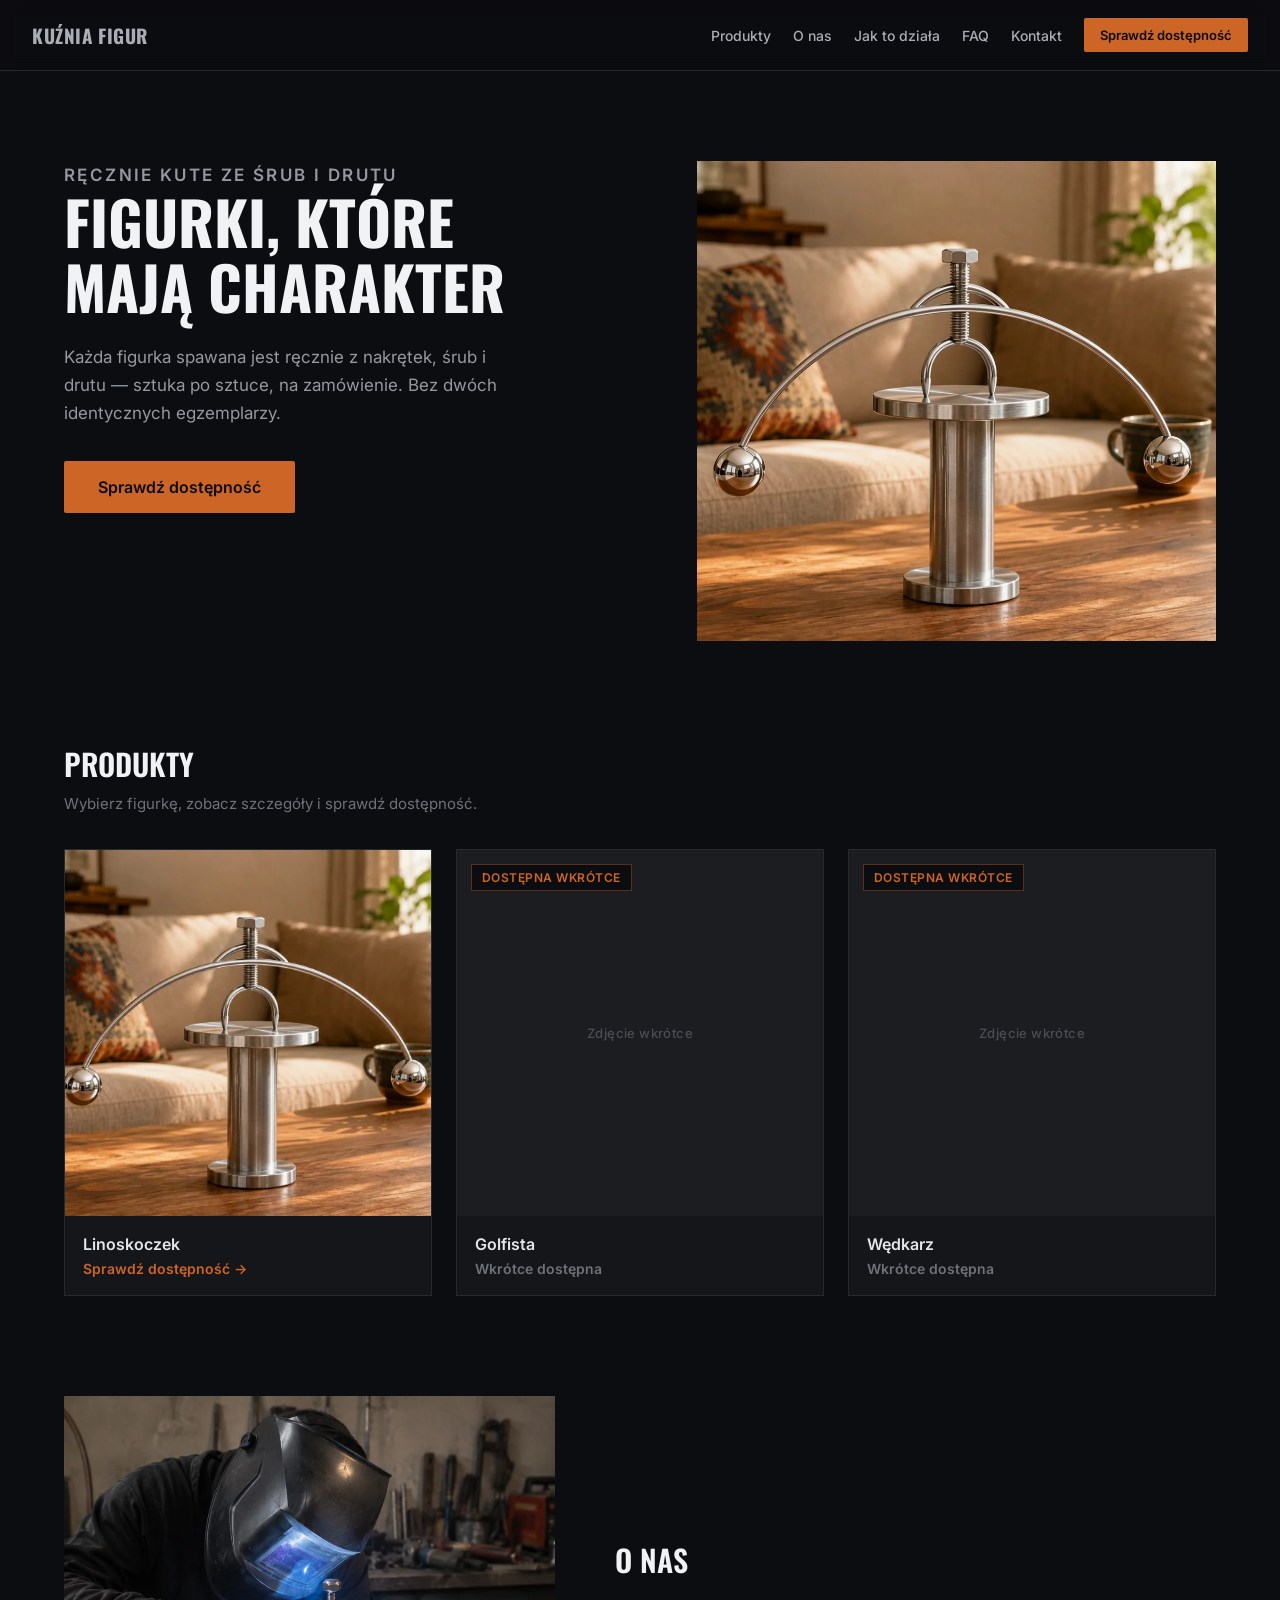
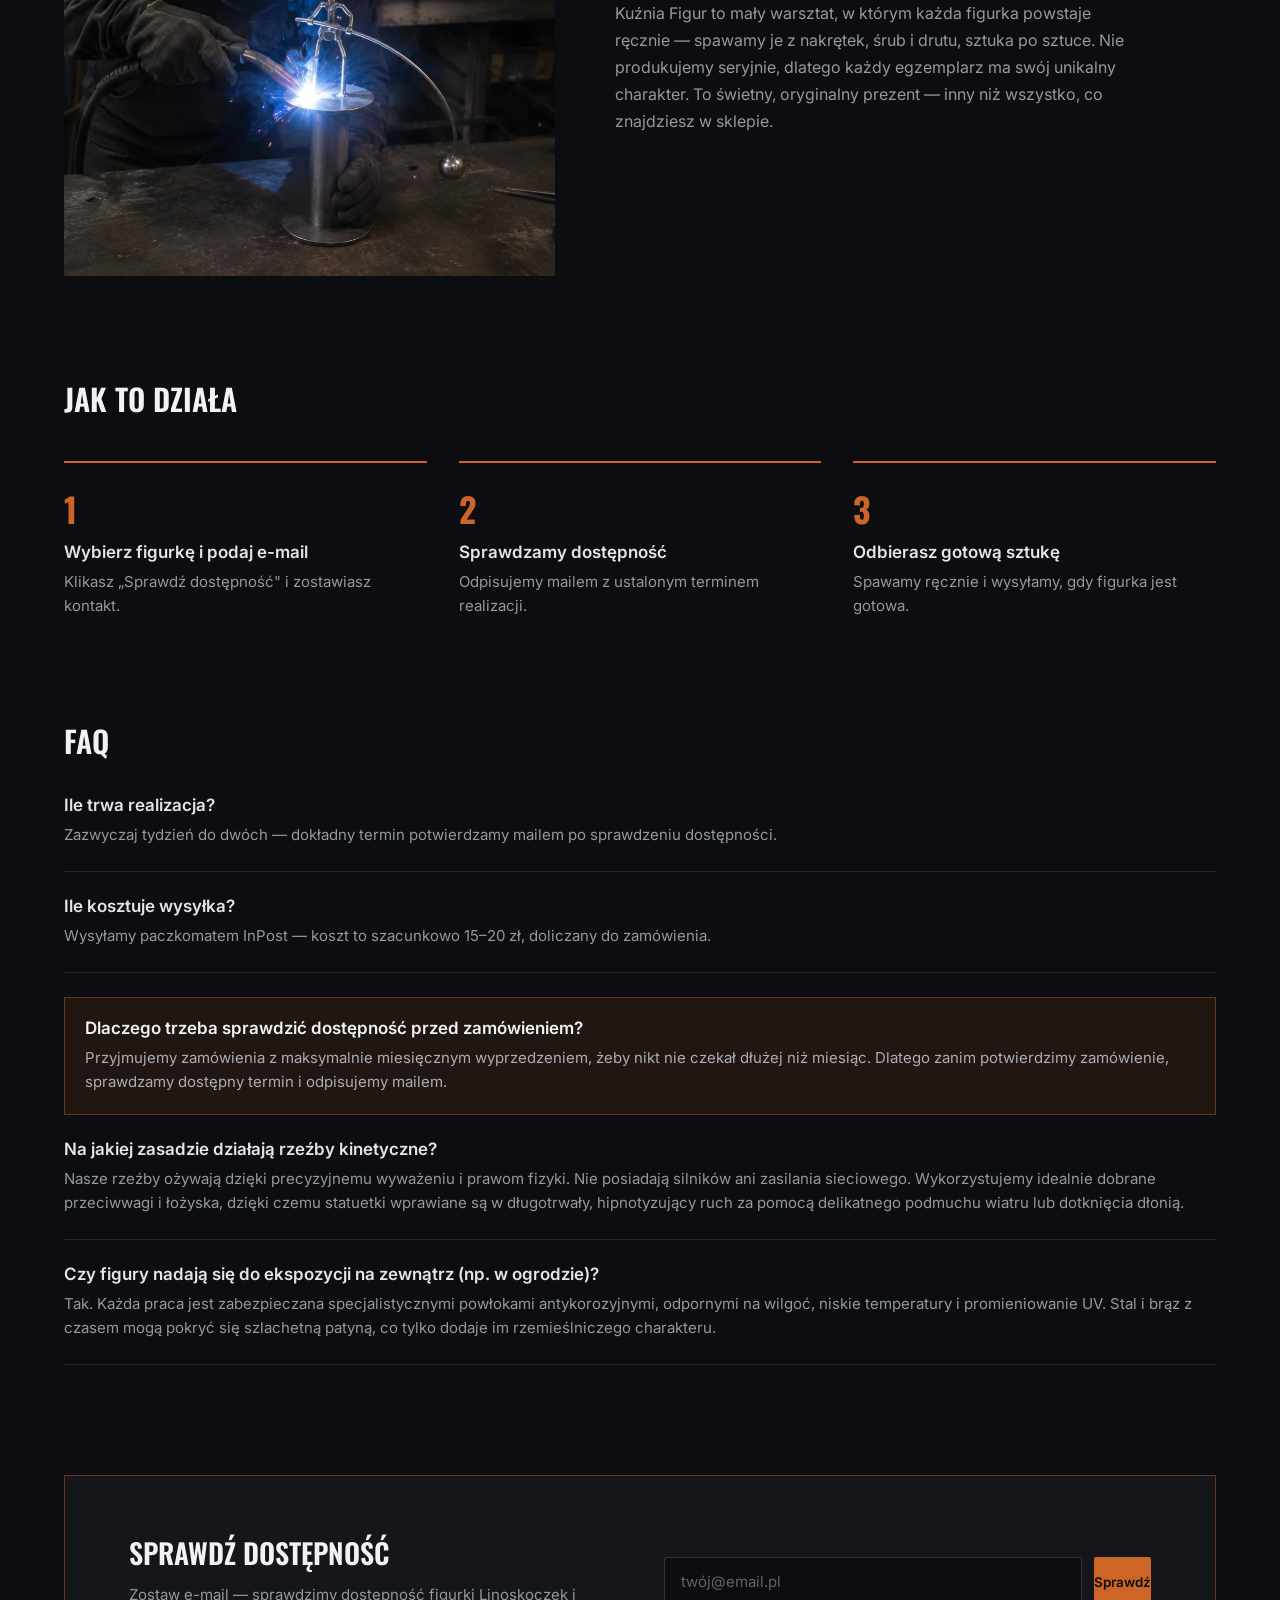
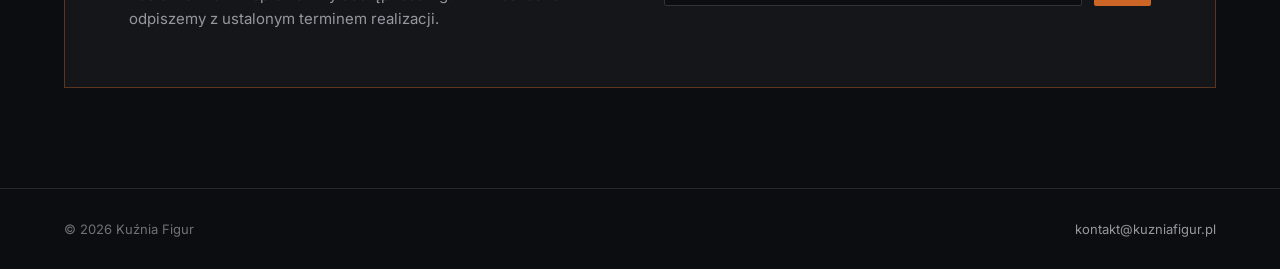
==== index.html @ e6b2199d "Rewrite as static HTML for GitHub Pages fake-door test Replaces the .dc.html/support.js runtime (cli" ====
<!DOCTYPE html>
<html lang="pl">
<head>
<meta charset="utf-8">
<meta name="viewport" content="width=device-width, initial-scale=1">
<title>Kuźnia Figur — ręcznie kute figurki kinetyczne ze stali</title>
<meta name="description" content="Kuźnia Figur to mały warsztat ręcznie spawający figurki kinetyczne z nakrętek, śrub i drutu. Sztuka po sztuce, na zamówienie — sprawdź dostępność i zamów oryginalny prezent.">
<!-- TODO: replace kuznia-figur.example with your real GitHub Pages / custom domain URL everywhere below -->
<link rel="canonical" href="https://kuznia-figur.example/">

<meta property="og:type" content="website">
<meta property="og:locale" content="pl_PL">
<meta property="og:title" content="Kuźnia Figur — ręcznie kute figurki kinetyczne ze stali">
<meta property="og:description" content="Ręcznie spawane figurki kinetyczne z nakrętek, śrub i drutu. Sztuka po sztuce, na zamówienie.">
<meta property="og:image" content="https://kuznia-figur.example/images/hero.webp">
<meta property="og:url" content="https://kuznia-figur.example/">
<meta name="twitter:card" content="summary_large_image">

<meta name="theme-color" content="#28241f">
<link rel="icon" type="image/svg+xml" href="favicon.svg">

<link rel="preconnect" href="https://fonts.googleapis.com">
<link rel="preconnect" href="https://fonts.gstatic.com" crossorigin>
<link href="https://fonts.googleapis.com/css2?family=Oswald:wght@400;500;600;700&family=Inter:wght@400;500;600;700&display=swap" rel="stylesheet">
<link rel="stylesheet" href="styles.css">

<script>
  window.dataLayer = window.dataLayer || [];
  function gtag(){ dataLayer.push(arguments); }
  gtag('js', new Date());
  // TODO: replace with your real GA4 Measurement ID.
  gtag('config', 'G-XXXXXXXXXX');
</script>
<script async src="https://www.googletagmanager.com/gtag/js?id=G-XXXXXXXXXX"></script>

<script type="application/ld+json">
{
  "@context": "https://schema.org",
  "@type": "Organization",
  "name": "Kuźnia Figur",
  "url": "https://kuznia-figur.example/",
  "logo": "https://kuznia-figur.example/favicon.svg",
  "email": "kontakt@kuzniafigur.pl",
  "description": "Warsztat ręcznie spawający figurki kinetyczne z nakrętek, śrub i drutu, na zamówienie."
}
</script>
<script type="application/ld+json">
{
  "@context": "https://schema.org",
  "@type": "FAQPage",
  "mainEntity": [
    {
      "@type": "Question",
      "name": "Ile trwa realizacja?",
      "acceptedAnswer": { "@type": "Answer", "text": "Zazwyczaj tydzień do dwóch — dokładny termin potwierdzamy mailem po sprawdzeniu dostępności." }
    },
    {
      "@type": "Question",
      "name": "Ile kosztuje wysyłka?",
      "acceptedAnswer": { "@type": "Answer", "text": "Wysyłamy paczkomatem InPost — koszt to szacunkowo 15–20 zł, doliczany do zamówienia." }
    },
    {
      "@type": "Question",
      "name": "Dlaczego trzeba sprawdzić dostępność przed zamówieniem?",
      "acceptedAnswer": { "@type": "Answer", "text": "Przyjmujemy zamówienia z maksymalnie miesięcznym wyprzedzeniem, żeby nikt nie czekał dłużej niż miesiąc. Dlatego zanim potwierdzimy zamówienie, sprawdzamy dostępny termin i odpisujemy mailem." }
    },
    {
      "@type": "Question",
      "name": "Na jakiej zasadzie działają rzeźby kinetyczne?",
      "acceptedAnswer": { "@type": "Answer", "text": "Nasze rzeźby ożywają dzięki precyzyjnemu wyważeniu i prawom fizyki. Nie posiadają silników ani zasilania sieciowego. Wykorzystujemy idealnie dobrane przeciwwagi i łożyska, dzięki czemu statuetki wprawiane są w długotrwały, hipnotyzujący ruch za pomocą delikatnego podmuchu wiatru lub dotknięcia dłonią." }
    },
    {
      "@type": "Question",
      "name": "Czy figury nadają się do ekspozycji na zewnątrz (np. w ogrodzie)?",
      "acceptedAnswer": { "@type": "Answer", "text": "Tak. Każda praca jest zabezpieczana specjalistycznymi powłokami antykorozyjnymi, odpornymi na wilgoć, niskie temperatury i promieniowanie UV. Stal i brąz z czasem mogą pokryć się szlachetną patyną, co tylko dodaje im rzemieślniczego charakteru." }
    }
  ]
}
</script>
</head>
<body>
<a class="skip-link" href="#main">Przejdź do treści</a>

<header class="nav">
  <a href="#main" class="nav-brand">Kuźnia&nbsp;Figur</a>
  <nav class="nav-links" aria-label="Główna nawigacja">
    <a href="#produkty">Produkty</a>
    <a href="#o-nas">O nas</a>
    <a href="#jak-to-dziala">Jak to działa</a>
    <a href="#faq">FAQ</a>
    <a href="#kontakt">Kontakt</a>
    <a href="#sprawdz-dostepnosc" class="btn btn-nav" data-cta="nav">Sprawdź dostępność</a>
  </nav>
</header>

<main id="main">
  <div class="container">
    <section class="hero">
      <div>
        <p class="eyebrow">Ręcznie kute ze śrub i drutu</p>
        <h1>Figurki, które<br>mają charakter</h1>
        <p>Każda figurka spawana jest ręcznie z nakrętek, śrub i drutu — sztuka po sztuce, na zamówienie. Bez dwóch identycznych egzemplarzy.</p>
        <div style="margin-top:34px;">
          <a href="#sprawdz-dostepnosc" class="btn btn-lg" data-cta="hero">Sprawdź dostępność</a>
        </div>
      </div>
      <div class="hero-media">
        <img src="images/hero.webp" width="1120" height="928" alt="Figurka kinetyczna Kuźni Figur na stoliku w salonie" fetchpriority="high">
      </div>
    </section>

    <section id="produkty" class="products">
      <h2 class="section-title">Produkty</h2>
      <p class="section-subtitle">Wybierz figurkę, zobacz szczegóły i sprawdź dostępność.</p>
      <div class="product-grid">

        <a class="product-card" href="linoskoczek.html">
          <div class="thumb">
            <img src="images/product-linoskoczek.webp" width="616" height="510" alt="Figurka linoskoczka balansująca na kuli" loading="lazy">
          </div>
          <div class="product-card-body">
            <div class="product-card-name">Linoskoczek</div>
            <div class="product-card-cta">Sprawdź dostępność →</div>
          </div>
        </a>

        <div class="product-card coming-soon">
          <span class="badge">Dostępna wkrótce</span>
          <div class="thumb"><span class="placeholder-text">Zdjęcie wkrótce</span></div>
          <div class="product-card-body">
            <div class="product-card-name">Golfista</div>
            <div class="product-card-status">Wkrótce dostępna</div>
          </div>
        </div>

        <div class="product-card coming-soon">
          <span class="badge">Dostępna wkrótce</span>
          <div class="thumb"><span class="placeholder-text">Zdjęcie wkrótce</span></div>
          <div class="product-card-body">
            <div class="product-card-name">Wędkarz</div>
            <div class="product-card-status">Wkrótce dostępna</div>
          </div>
        </div>

      </div>
    </section>

    <section id="o-nas" class="about">
      <div class="about-grid">
        <div class="about-media">
          <img src="images/about-workshop.webp" width="1126" height="901" alt="Spawanie figurki kinetycznej w warsztacie Kuźni Figur" loading="lazy">
        </div>
        <div>
          <h2 class="section-title">O nas</h2>
          <p>Kuźnia Figur to mały warsztat, w którym każda figurka powstaje ręcznie — spawamy je z nakrętek, śrub i drutu, sztuka po sztuce. Nie produkujemy seryjnie, dlatego każdy egzemplarz ma swój unikalny charakter. To świetny, oryginalny prezent — inny niż wszystko, co znajdziesz w sklepie.</p>
        </div>
      </div>
    </section>

    <section id="jak-to-dziala" class="steps">
      <h2 class="section-title">Jak to działa</h2>
      <div class="step-grid">
        <div class="step">
          <div class="step-number">1</div>
          <h3>Wybierz figurkę i podaj e-mail</h3>
          <p>Klikasz „Sprawdź dostępność" i zostawiasz kontakt.</p>
        </div>
        <div class="step">
          <div class="step-number">2</div>
          <h3>Sprawdzamy dostępność</h3>
          <p>Odpisujemy mailem z ustalonym terminem realizacji.</p>
        </div>
        <div class="step">
          <div class="step-number">3</div>
          <h3>Odbierasz gotową sztukę</h3>
          <p>Spawamy ręcznie i wysyłamy, gdy figurka jest gotowa.</p>
        </div>
      </div>
    </section>

    <section id="faq" class="faq">
      <h2 class="section-title">FAQ</h2>
      <div class="faq-list">
        <div class="faq-item">
          <h3>Ile trwa realizacja?</h3>
          <p>Zazwyczaj tydzień do dwóch — dokładny termin potwierdzamy mailem po sprawdzeniu dostępności.</p>
        </div>
        <div class="faq-item">
          <h3>Ile kosztuje wysyłka?</h3>
          <p>Wysyłamy paczkomatem InPost — koszt to szacunkowo 15–20 zł, doliczany do zamówienia.</p>
        </div>
        <div class="faq-item highlight">
          <h3>Dlaczego trzeba sprawdzić dostępność przed zamówieniem?</h3>
          <p>Przyjmujemy zamówienia z maksymalnie miesięcznym wyprzedzeniem, żeby nikt nie czekał dłużej niż miesiąc. Dlatego zanim potwierdzimy zamówienie, sprawdzamy dostępny termin i odpisujemy mailem.</p>
        </div>
        <div class="faq-item">
          <h3>Na jakiej zasadzie działają rzeźby kinetyczne?</h3>
          <p>Nasze rzeźby ożywają dzięki precyzyjnemu wyważeniu i prawom fizyki. Nie posiadają silników ani zasilania sieciowego. Wykorzystujemy idealnie dobrane przeciwwagi i łożyska, dzięki czemu statuetki wprawiane są w długotrwały, hipnotyzujący ruch za pomocą delikatnego podmuchu wiatru lub dotknięcia dłonią.</p>
        </div>
        <div class="faq-item">
          <h3>Czy figury nadają się do ekspozycji na zewnątrz (np. w ogrodzie)?</h3>
          <p>Tak. Każda praca jest zabezpieczana specjalistycznymi powłokami antykorozyjnymi, odpornymi na wilgoć, niskie temperatury i promieniowanie UV. Stal i brąz z czasem mogą pokryć się szlachetną patyną, co tylko dodaje im rzemieślniczego charakteru.</p>
        </div>
      </div>
    </section>

    <section id="sprawdz-dostepnosc" class="availability">
      <div class="availability-panel">
        <div>
          <h2>Sprawdź dostępność</h2>
          <p>Zostaw e-mail — sprawdzimy dostępność figurki Linoskoczek i odpiszemy z ustalonym terminem realizacji.</p>
        </div>
        <div>
          <form class="lead-form" data-figure="Linoskoczek">
            <label class="visually-hidden" for="home-email">Adres e-mail</label>
            <div class="field-row">
              <input type="email" id="home-email" name="email" required placeholder="twój@email.pl" autocomplete="email">
              <button type="submit" class="btn">Sprawdź</button>
            </div>
            <input type="text" name="company" class="hp-field" tabindex="-1" autocomplete="off" aria-hidden="true">
          </form>
          <p class="form-success" hidden>Dzięki! Sprawdzimy dostępność figurki „Linoskoczek” i odezwiemy się mailem z terminem realizacji.</p>
        </div>
      </div>
    </section>
  </div>
</main>

<footer id="kontakt" class="site-footer">
  <small>© 2026 Kuźnia Figur</small>
  <div class="footer-links">
    <a href="mailto:kontakt@kuzniafigur.pl">kontakt@kuzniafigur.pl</a>
  </div>
</footer>

<script src="script.js"></script>
</body>
</html>
---- styles.css ----
/* Kuźnia Figur — shared styles */

:root {
  --bg: oklch(0.16 0.006 260);
  --bg-raised: oklch(0.2 0.006 260);
  --bg-input: oklch(0.16 0.006 260);
  --border: oklch(0.28 0.01 260);
  --border-input: oklch(0.32 0.01 260);
  --text: oklch(0.92 0.005 260);
  --text-bright: oklch(0.96 0.004 260);
  --text-dim: oklch(0.68 0.01 260);
  --text-dimmer: oklch(0.55 0.01 260);
  --text-faint: oklch(0.42 0.01 260);
  --accent: oklch(0.62 0.15 48);
  --accent-hover: oklch(0.68 0.15 48);
  --accent-wash: oklch(0.62 0.15 48 / 0.1);
  --accent-border: oklch(0.62 0.15 48 / 0.4);
  --font-display: "Oswald", sans-serif;
  --font-body: "Inter", sans-serif;
  --container: 1312px;
}

* { margin: 0; padding: 0; box-sizing: border-box; }

html { background: var(--bg); }

body {
  background: var(--bg);
  font-family: var(--font-body);
  color: var(--text);
  position: relative;
}

a { text-decoration: none; color: inherit; }
a:link, a:visited { color: oklch(0.75 0.01 260); }
a:hover { color: oklch(0.95 0.005 260); }
input::placeholder { color: oklch(0.5 0.01 260); }
img { display: block; max-width: 100%; }
button { font-family: inherit; }

.visually-hidden {
  position: absolute;
  width: 1px; height: 1px;
  overflow: hidden;
  clip: rect(0 0 0 0);
  white-space: nowrap;
}

.skip-link {
  position: absolute;
  left: 8px;
  top: -48px;
  background: var(--accent);
  color: var(--bg);
  font-weight: 600;
  font-size: 14px;
  padding: 10px 16px;
  border-radius: 2px;
  z-index: 1000;
  transition: top 0.15s ease;
}
.skip-link:focus { top: 8px; }

.container {
  max-width: var(--container);
  margin: 0 auto;
  padding-left: 64px;
  padding-right: 64px;
}

.eyebrow {
  color: var(--accent);
  font-weight: 600;
  font-size: 14px;
  letter-spacing: 0.14em;
  text-transform: uppercase;
}

.section-title {
  font-family: var(--font-display);
  font-weight: 600;
  font-size: 30px;
  color: var(--text-bright);
  text-transform: uppercase;
}

.section-subtitle {
  color: var(--text-dimmer);
  font-size: 15px;
  margin-top: 8px;
}

/* nav */

.nav {
  position: sticky;
  top: 0;
  z-index: 50;
  display: flex;
  align-items: center;
  justify-content: space-between;
  gap: 24px;
  padding: 18px 32px;
  border-bottom: 1px solid var(--border);
  background: oklch(0.16 0.006 260 / 0.92);
  backdrop-filter: blur(8px);
  overflow-x: auto;
}

.nav-brand {
  display: flex;
  align-items: center;
  flex-shrink: 0;
  white-space: nowrap;
  font-family: var(--font-display);
  font-weight: 700;
  font-size: 19px;
  letter-spacing: 0.03em;
  color: var(--text-bright);
  text-transform: uppercase;
}

.nav-links {
  display: flex;
  gap: 22px;
  align-items: center;
  flex-shrink: 0;
}

.nav-links a:not(.btn) {
  font-size: 14px;
  font-weight: 500;
  white-space: nowrap;
}

.breadcrumb {
  display: flex;
  gap: 8px;
  font-size: 13px;
  color: var(--text-dimmer);
  padding: 28px 0 0;
}
.breadcrumb .current { color: oklch(0.85 0.005 260); }

/* buttons */

.btn {
  display: inline-block;
  background: var(--accent);
  color: var(--bg) !important;
  font-weight: 600;
  border: none;
  border-radius: 2px;
  cursor: pointer;
  white-space: nowrap;
  text-align: center;
}
.btn:hover { background: var(--accent-hover); }

.btn-nav { font-size: 13px; padding: 9px 16px; }
.btn-lg { font-size: 16px; padding: 16px 34px; }
.btn-block { width: 100%; display: block; padding: 18px 28px; }

/* hero */

.hero {
  display: grid;
  grid-template-columns: 1.05fr 0.95fr;
  gap: 60px;
  align-items: start;
  padding: 90px 0 100px;
}

.hero h1 {
  font-family: var(--font-display);
  font-weight: 700;
  font-size: 60px;
  line-height: 1.08;
  color: var(--text-bright);
  text-transform: uppercase;
  margin-bottom: 24px;
}

.hero p {
  font-size: 17px;
  line-height: 1.65;
  color: var(--text-dim);
  max-width: 440px;
}

.hero-media, .about-media {
  width: 100%;
  aspect-ratio: 454 / 561;
  max-height: 480px;
  background: oklch(0.5 0 0);
  overflow: hidden;
}

.hero-media img, .about-media img {
  width: 100%;
  height: 100%;
  object-fit: cover;
}

/* product grid */

.products {
  padding: 0 0 100px;
  scroll-margin-top: 90px;
}

.product-grid {
  display: grid;
  grid-template-columns: repeat(3, 1fr);
  gap: 24px;
  margin-top: 36px;
}

.product-card {
  background: var(--bg-raised);
  border: 1px solid var(--border);
  display: block;
  position: relative;
}

.product-card .thumb {
  aspect-ratio: 1 / 1;
  background: oklch(0.5 0 0);
  overflow: hidden;
}
.product-card .thumb img {
  width: 100%;
  height: 100%;
  object-fit: cover;
}

.product-card.coming-soon .thumb {
  background: oklch(0.23 0.006 260);
  display: flex;
  align-items: center;
  justify-content: center;
}

.product-card-body { padding: 18px; }
.product-card-name { color: var(--text); font-weight: 600; font-size: 16px; }
.product-card-cta { color: var(--accent); font-size: 14px; margin-top: 6px; font-weight: 600; }
.product-card-status { color: var(--text-dimmer); font-size: 14px; margin-top: 6px; font-weight: 600; }

.badge {
  position: absolute;
  top: 14px;
  left: 14px;
  background: var(--bg);
  color: var(--accent);
  font-size: 12px;
  font-weight: 600;
  letter-spacing: 0.04em;
  text-transform: uppercase;
  padding: 5px 10px;
  border: 1px solid var(--accent-border);
  z-index: 2;
}

.placeholder-text {
  color: var(--text-faint);
  font-size: 13px;
  font-weight: 500;
  letter-spacing: 0.03em;
}

/* about */

.about {
  padding: 0 0 100px;
  scroll-margin-top: 90px;
}
.about-grid {
  display: grid;
  grid-template-columns: 0.9fr 1.1fr;
  gap: 60px;
  align-items: center;
}
.about p {
  color: var(--text-dim);
  font-size: 16px;
  line-height: 1.7;
  margin-top: 18px;
  max-width: 520px;
}

/* steps */

.steps {
  padding: 0 0 100px;
  scroll-margin-top: 90px;
}
.steps .section-title { margin-bottom: 40px; }
.step-grid {
  display: grid;
  grid-template-columns: repeat(3, 1fr);
  gap: 32px;
}
.step {
  border-top: 2px solid var(--accent);
  padding-top: 20px;
}
.step-number {
  font-family: var(--font-display);
  font-weight: 700;
  font-size: 34px;
  color: var(--accent);
}
.step h3 {
  color: var(--text);
  font-weight: 600;
  font-size: 17px;
  margin-top: 8px;
}
.step p {
  color: var(--text-dim);
  font-size: 15px;
  line-height: 1.6;
  margin-top: 8px;
}

/* faq */

.faq {
  padding: 0 0 110px;
  scroll-margin-top: 90px;
}
.faq .section-title { margin-bottom: 32px; }
.faq-list {
  display: flex;
  flex-direction: column;
  gap: 24px;
}
.faq-item {
  border-bottom: 1px solid var(--border);
  padding-bottom: 24px;
}
.faq-item.highlight {
  border: 1px solid var(--accent-border);
  border-bottom: 1px solid var(--accent-border);
  background: var(--accent-wash);
  padding: 20px;
}
.faq-item h3 {
  color: var(--text);
  font-weight: 600;
  font-size: 17px;
}
.faq-item.highlight h3 { color: var(--text-bright); }
.faq-item p {
  color: var(--text-dim);
  font-size: 15px;
  line-height: 1.6;
  margin-top: 8px;
}
.faq-item.highlight p { color: oklch(0.75 0.01 260); }

/* availability / lead form */

.availability {
  margin-bottom: 100px;
  scroll-margin-top: 90px;
}
.availability-panel {
  background: var(--bg-raised);
  border: 1px solid var(--accent-border);
  padding: 56px 64px;
  display: grid;
  grid-template-columns: 1fr 1fr;
  gap: 48px;
  align-items: center;
}
.availability h2 {
  font-family: var(--font-display);
  font-weight: 600;
  font-size: 28px;
  color: var(--text-bright);
  text-transform: uppercase;
}
.availability-panel > div:first-child p {
  color: var(--text-dim);
  font-size: 15px;
  margin-top: 10px;
  line-height: 1.6;
}

.field, .lead-form {
  display: flex;
  flex-direction: column;
  gap: 12px;
}
.lead-form[hidden] { display: none; }
.field-row { display: flex; gap: 12px; flex-wrap: wrap; }
.field-row input { flex: 1; min-width: 200px; }

input[type="email"], input[type="text"], select {
  background: var(--bg-input);
  border: 1px solid var(--border-input);
  color: var(--text);
  font-size: 15px;
  padding: 14px 16px;
  border-radius: 2px;
  outline: none;
  font-family: inherit;
}
input[type="email"]:focus, select:focus {
  border-color: var(--accent);
}

.form-note {
  color: var(--text-dimmer);
  font-size: 13px;
  margin-top: 14px;
}

.form-success {
  font-size: 15px;
  line-height: 1.6;
  color: oklch(0.75 0.01 260);
}

.hp-field { position: absolute; left: -9999px; width: 1px; height: 1px; }

/* product detail */

.product-detail {
  display: grid;
  grid-template-columns: 1fr 1fr;
  gap: 64px;
  align-items: start;
  padding: 40px 0 80px;
}
.product-media-row {
  display: flex;
  gap: 16px;
  align-items: flex-start;
}
.product-media {
  height: 440px;
  flex: 1;
  min-width: 0;
  background: oklch(0.5 0 0);
  overflow: hidden;
}
.product-media img {
  width: 100%;
  height: 100%;
  object-fit: cover;
}
.product-title {
  font-family: var(--font-display);
  font-weight: 700;
  font-size: 44px;
  line-height: 1.1;
  color: var(--text-bright);
  text-transform: uppercase;
}
.product-desc {
  font-size: 16px;
  line-height: 1.7;
  color: var(--text-dim);
  margin-top: 20px;
  max-width: 440px;
}
.product-specs {
  display: flex;
  flex-direction: column;
  gap: 10px;
  margin-top: 28px;
  font-size: 14px;
  color: var(--text-dim);
}

/* modal */

.modal-overlay {
  position: fixed;
  inset: 0;
  background: rgba(10, 9, 8, 0.7);
  display: flex;
  align-items: center;
  justify-content: center;
  z-index: 200;
  padding: 24px;
}
.modal-overlay[hidden] { display: none; }
.modal {
  background: var(--bg-raised);
  border: 1px solid var(--accent-border);
  max-width: 460px;
  width: 100%;
  padding: 40px;
  position: relative;
}
.modal-close {
  position: absolute;
  top: 16px;
  right: 16px;
  background: none;
  border: none;
  color: oklch(0.6 0.01 260);
  font-size: 22px;
  cursor: pointer;
  line-height: 1;
}
.modal-close:hover { color: oklch(0.9 0.005 260); }
.modal h2 {
  font-family: var(--font-display);
  font-weight: 600;
  font-size: 24px;
  color: var(--text-bright);
  text-transform: uppercase;
  margin-bottom: 16px;
  max-width: 360px;
}
.modal-intro {
  font-size: 15px;
  line-height: 1.6;
  color: var(--text-dim);
  margin-bottom: 22px;
}

/* footer */

.site-footer {
  border-top: 1px solid var(--border);
  padding: 32px 64px;
  display: flex;
  justify-content: space-between;
  align-items: center;
  max-width: 1440px;
  margin: 0 auto;
  scroll-margin-top: 90px;
  flex-wrap: wrap;
  gap: 16px;
}
.site-footer small { color: var(--text-dimmer); font-size: 13px; }
.footer-links { display: flex; gap: 28px; }
.footer-links a { font-size: 13px; color: var(--text-dim); }

/* related products */

.related {
  padding: 60px 0 100px;
  border-top: 1px solid var(--border);
  margin-top: 0;
}
.related .section-title { font-size: 26px; margin-bottom: 32px; }
.related-grid {
  display: grid;
  grid-template-columns: repeat(3, minmax(0, 1fr));
  gap: 24px;
}

/* responsive */

@media (max-width: 900px) {
  .container { padding-left: 24px; padding-right: 24px; }
  .nav { padding: 16px 24px; }
  .hero { grid-template-columns: 1fr; padding: 48px 0 56px; gap: 32px; }
  .hero h1 { font-size: 40px; }
  .product-grid { grid-template-columns: 1fr; }
  .about-grid { grid-template-columns: 1fr; }
  .step-grid { grid-template-columns: 1fr; gap: 28px; }
  .availability-panel { grid-template-columns: 1fr; padding: 32px 28px; }
  .product-detail { grid-template-columns: 1fr; padding: 24px 0 48px; gap: 32px; }
  .product-media { height: 320px; }
  .product-title { font-size: 32px; }
  .related-grid { grid-template-columns: 1fr; }
  .site-footer { padding: 24px; justify-content: center; text-align: center; }
}
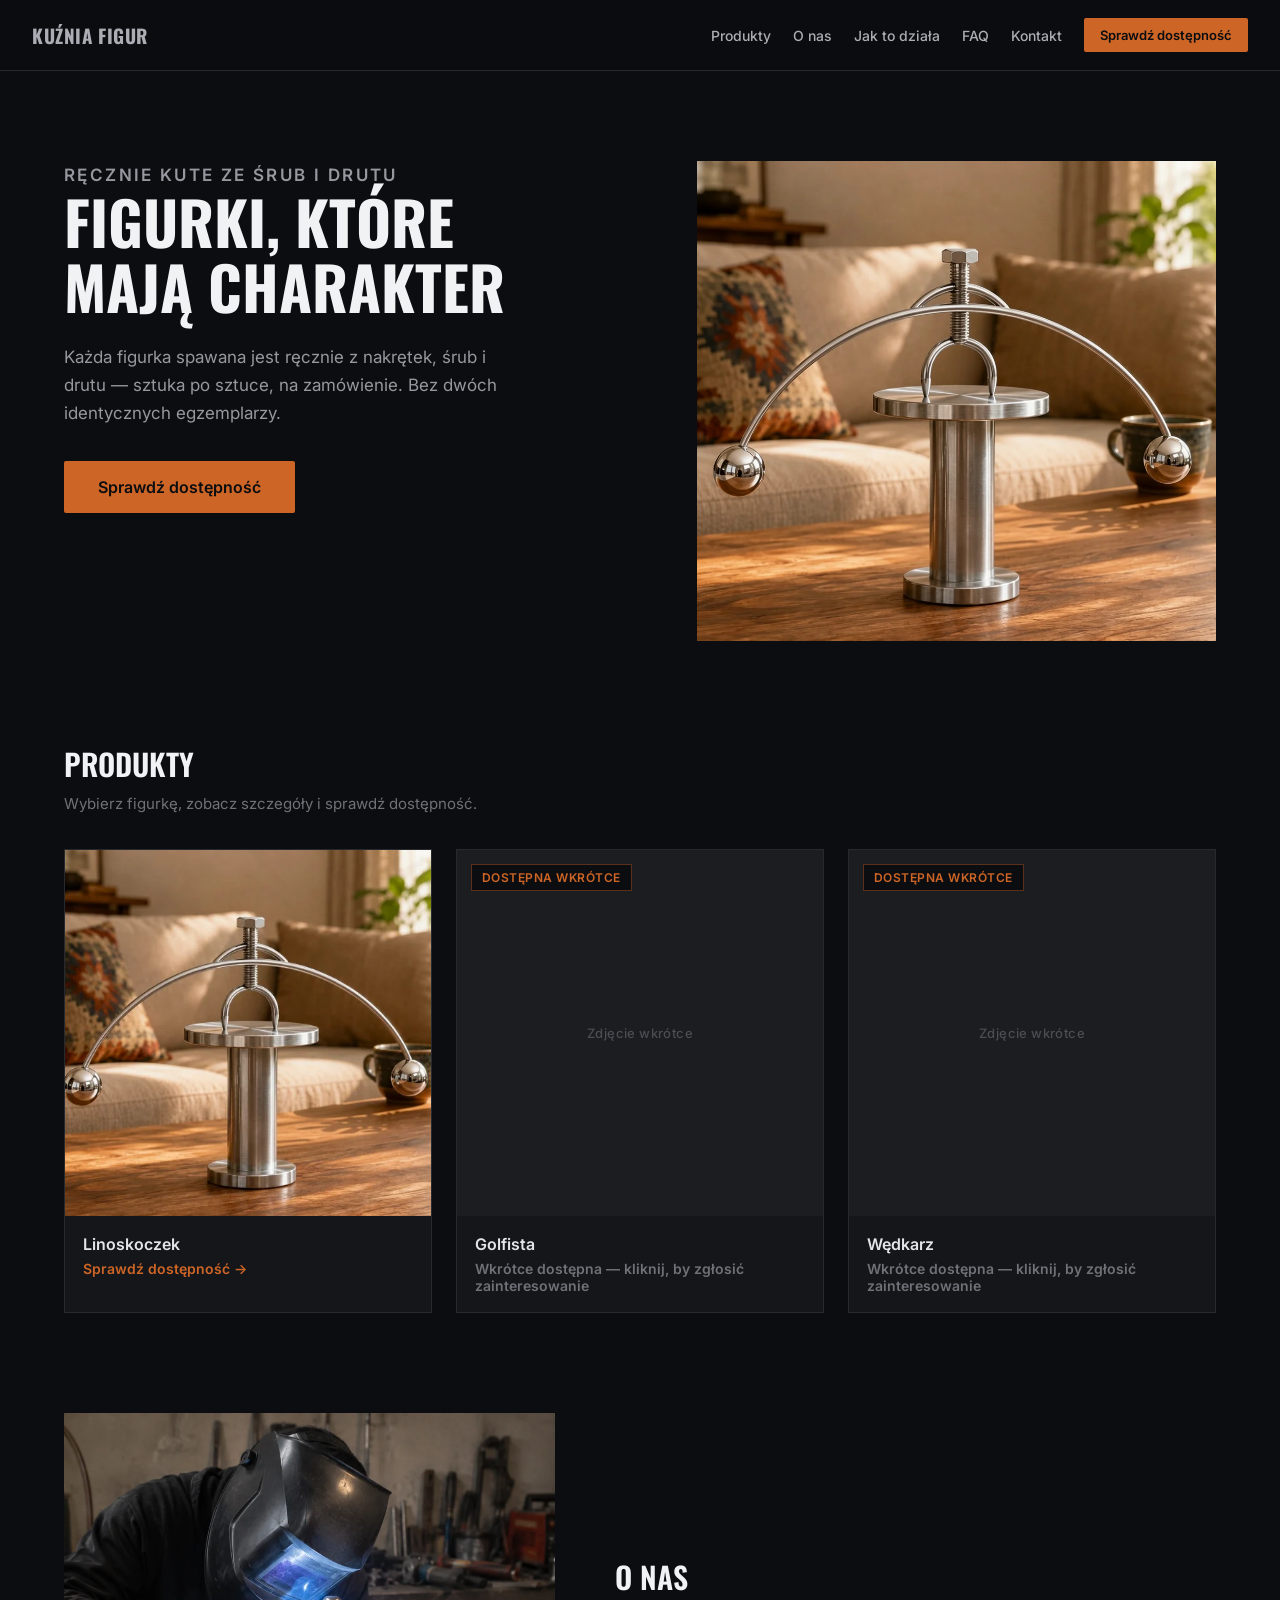
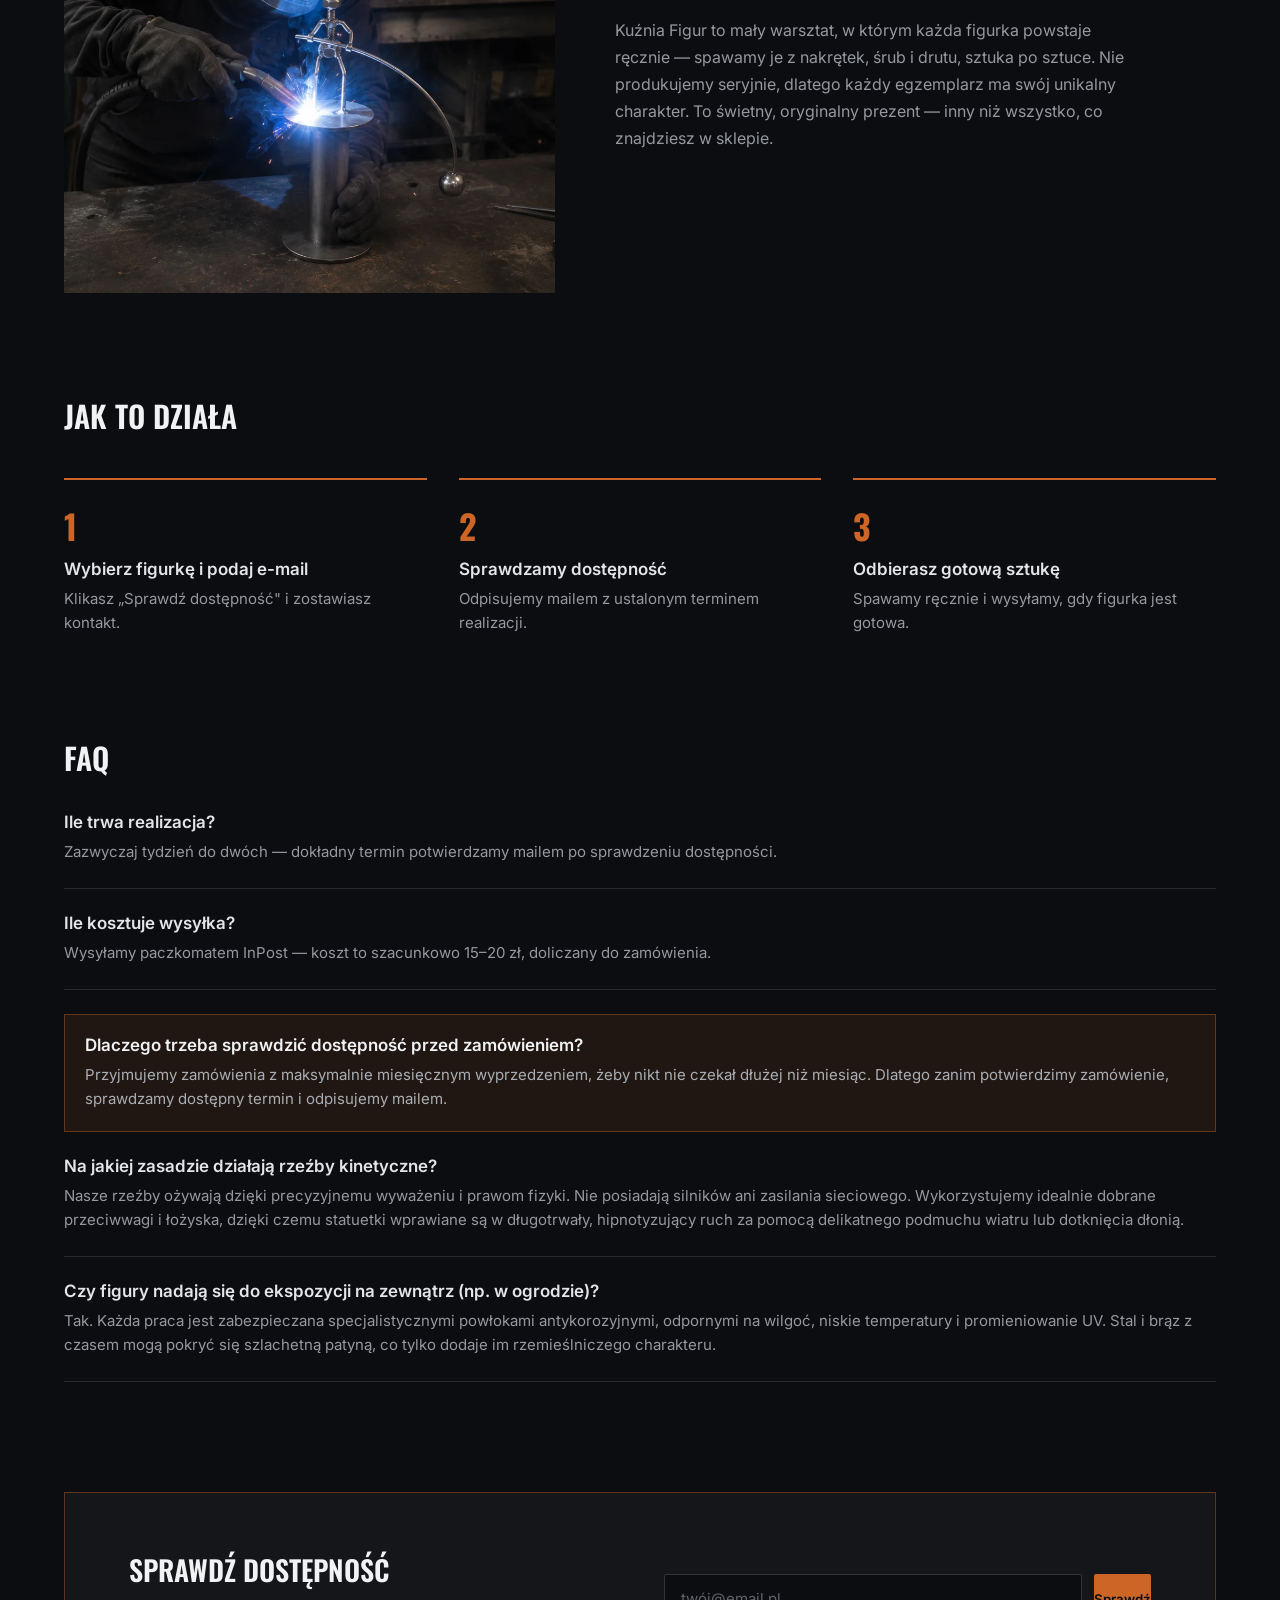
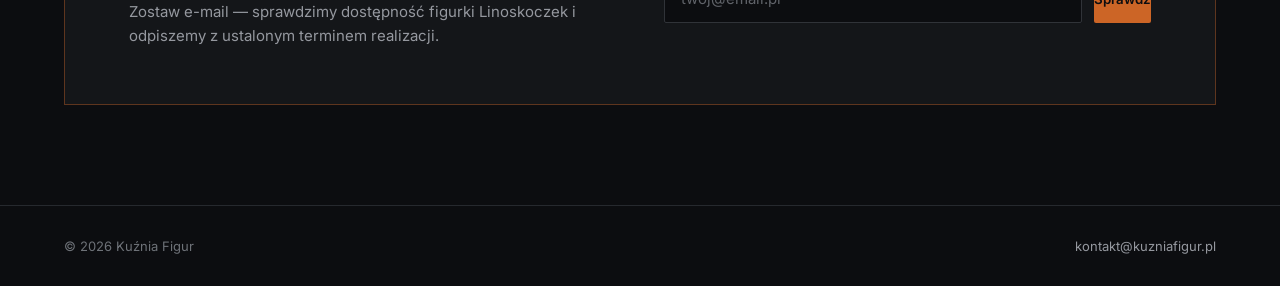
==== commit 60be655d: "Expand GA4 tracking: interest, abandonment, scroll depth Since the whole point of this site is measu" ====
--- a/index.html
+++ b/index.html
@@ -5,15 +5,14 @@
 <meta name="viewport" content="width=device-width, initial-scale=1">
 <title>Kuźnia Figur — ręcznie kute figurki kinetyczne ze stali</title>
 <meta name="description" content="Kuźnia Figur to mały warsztat ręcznie spawający figurki kinetyczne z nakrętek, śrub i drutu. Sztuka po sztuce, na zamówienie — sprawdź dostępność i zamów oryginalny prezent.">
-<!-- TODO: replace kuznia-figur.example with your real GitHub Pages / custom domain URL everywhere below -->
-<link rel="canonical" href="https://kuznia-figur.example/">
+<link rel="canonical" href="https://kuzniafigur.pl/">
 
 <meta property="og:type" content="website">
 <meta property="og:locale" content="pl_PL">
 <meta property="og:title" content="Kuźnia Figur — ręcznie kute figurki kinetyczne ze stali">
 <meta property="og:description" content="Ręcznie spawane figurki kinetyczne z nakrętek, śrub i drutu. Sztuka po sztuce, na zamówienie.">
-<meta property="og:image" content="https://kuznia-figur.example/images/hero.webp">
-<meta property="og:url" content="https://kuznia-figur.example/">
+<meta property="og:image" content="https://kuzniafigur.pl/images/hero.webp">
+<meta property="og:url" content="https://kuzniafigur.pl/">
 <meta name="twitter:card" content="summary_large_image">
 
 <meta name="theme-color" content="#28241f">
@@ -28,18 +27,17 @@
   window.dataLayer = window.dataLayer || [];
   function gtag(){ dataLayer.push(arguments); }
   gtag('js', new Date());
-  // TODO: replace with your real GA4 Measurement ID.
-  gtag('config', 'G-XXXXXXXXXX');
+  gtag('config', 'G-BTCXJ7RS1F');
 </script>
-<script async src="https://www.googletagmanager.com/gtag/js?id=G-XXXXXXXXXX"></script>
+<script async src="https://www.googletagmanager.com/gtag/js?id=G-BTCXJ7RS1F"></script>
 
 <script type="application/ld+json">
 {
   "@context": "https://schema.org",
   "@type": "Organization",
   "name": "Kuźnia Figur",
-  "url": "https://kuznia-figur.example/",
-  "logo": "https://kuznia-figur.example/favicon.svg",
+  "url": "https://kuzniafigur.pl/",
+  "logo": "https://kuzniafigur.pl/favicon.svg",
   "email": "kontakt@kuzniafigur.pl",
   "description": "Warsztat ręcznie spawający figurki kinetyczne z nakrętek, śrub i drutu, na zamówienie."
 }
@@ -114,7 +112,7 @@
       <p class="section-subtitle">Wybierz figurkę, zobacz szczegóły i sprawdź dostępność.</p>
       <div class="product-grid">
 
-        <a class="product-card" href="linoskoczek.html">
+        <a class="product-card" href="linoskoczek.html" data-cta="product-card">
           <div class="thumb">
             <img src="images/product-linoskoczek.webp" width="616" height="510" alt="Figurka linoskoczka balansująca na kuli" loading="lazy">
           </div>
@@ -124,21 +122,21 @@
           </div>
         </a>
 
-        <div class="product-card coming-soon">
+        <div class="product-card coming-soon" role="button" tabindex="0" data-interest="Golfista">
           <span class="badge">Dostępna wkrótce</span>
           <div class="thumb"><span class="placeholder-text">Zdjęcie wkrótce</span></div>
           <div class="product-card-body">
             <div class="product-card-name">Golfista</div>
-            <div class="product-card-status">Wkrótce dostępna</div>
-          </div>
-        </div>
-
-        <div class="product-card coming-soon">
+            <div class="product-card-status">Wkrótce dostępna — kliknij, by zgłosić zainteresowanie</div>
+          </div>
+        </div>
+
+        <div class="product-card coming-soon" role="button" tabindex="0" data-interest="Wędkarz">
           <span class="badge">Dostępna wkrótce</span>
           <div class="thumb"><span class="placeholder-text">Zdjęcie wkrótce</span></div>
           <div class="product-card-body">
             <div class="product-card-name">Wędkarz</div>
-            <div class="product-card-status">Wkrótce dostępna</div>
+            <div class="product-card-status">Wkrótce dostępna — kliknij, by zgłosić zainteresowanie</div>
           </div>
         </div>
 
--- a/styles.css
+++ b/styles.css
@@ -240,6 +240,13 @@
   align-items: center;
   justify-content: center;
 }
+.product-card.coming-soon {
+  cursor: pointer;
+}
+.product-card.coming-soon:hover,
+.product-card.coming-soon:focus-visible {
+  border-color: var(--accent-border);
+}
 
 .product-card-body { padding: 18px; }
 .product-card-name { color: var(--text); font-weight: 600; font-size: 16px; }
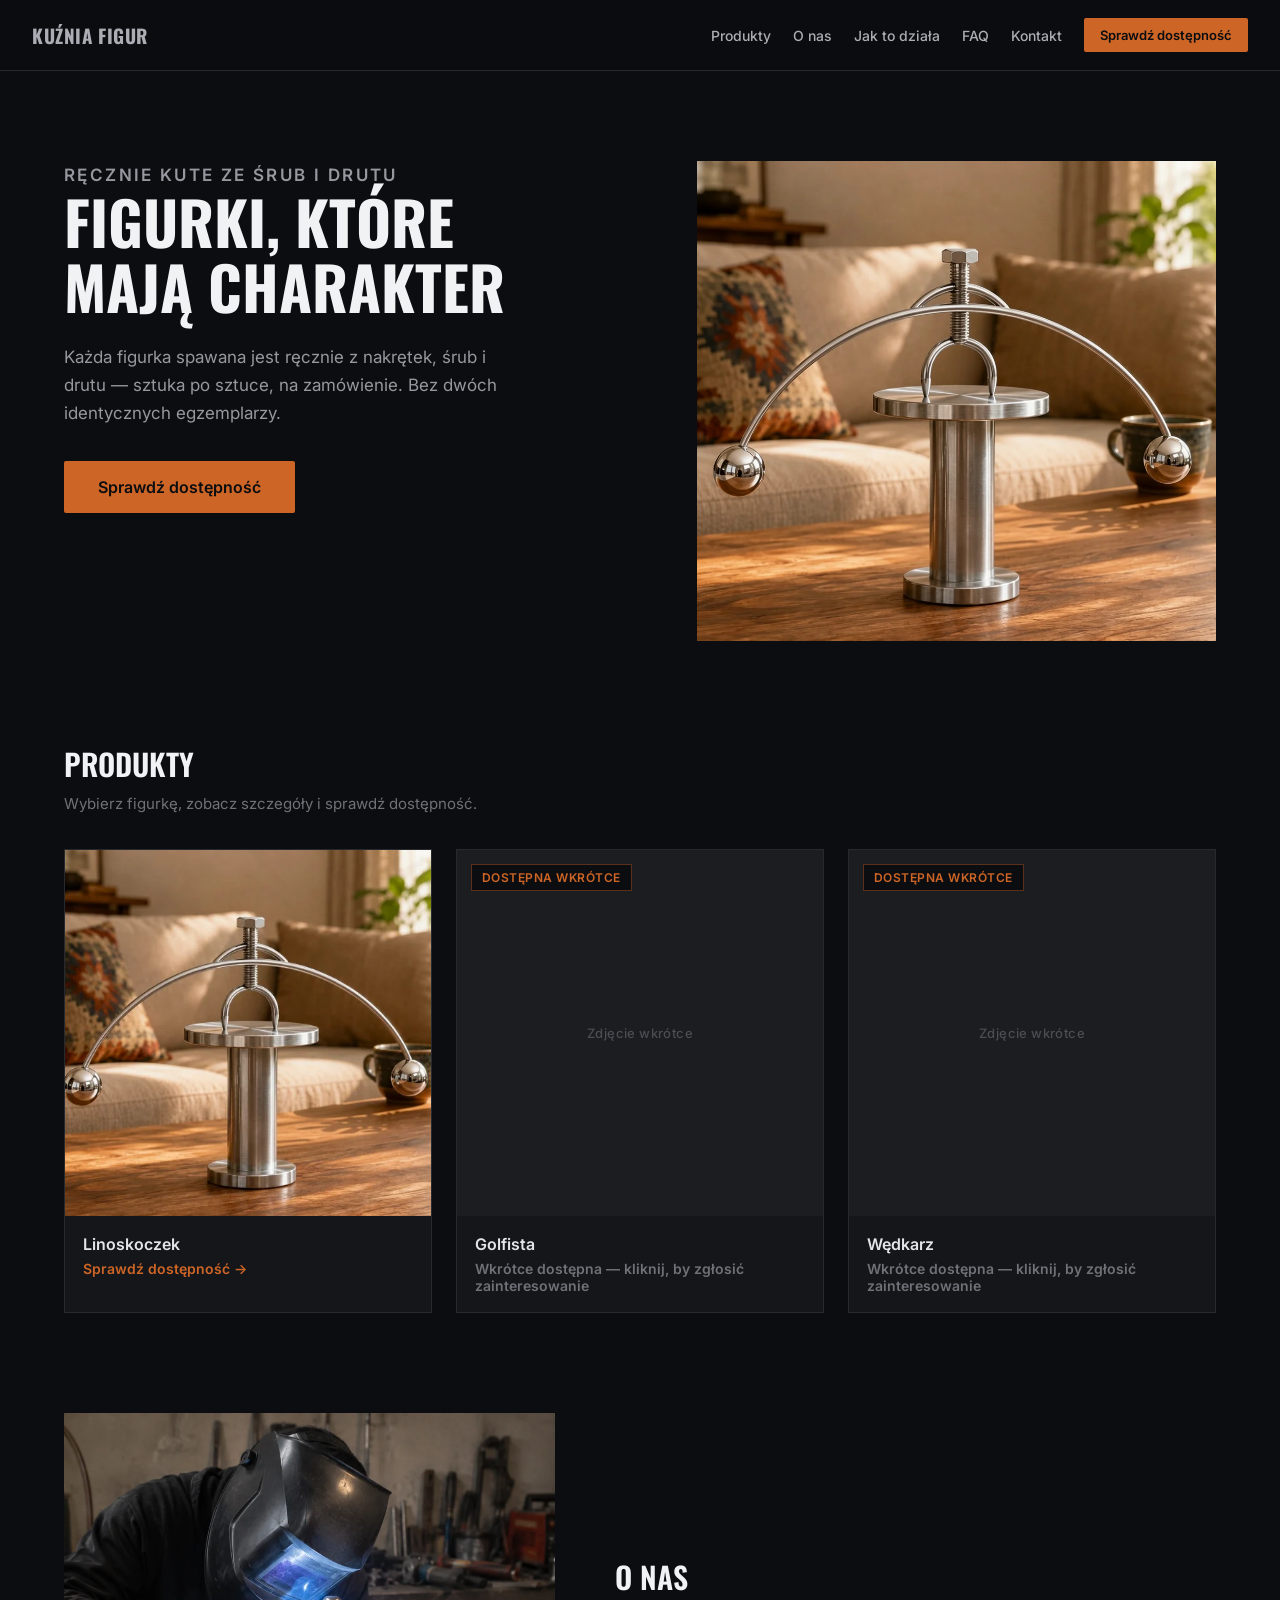
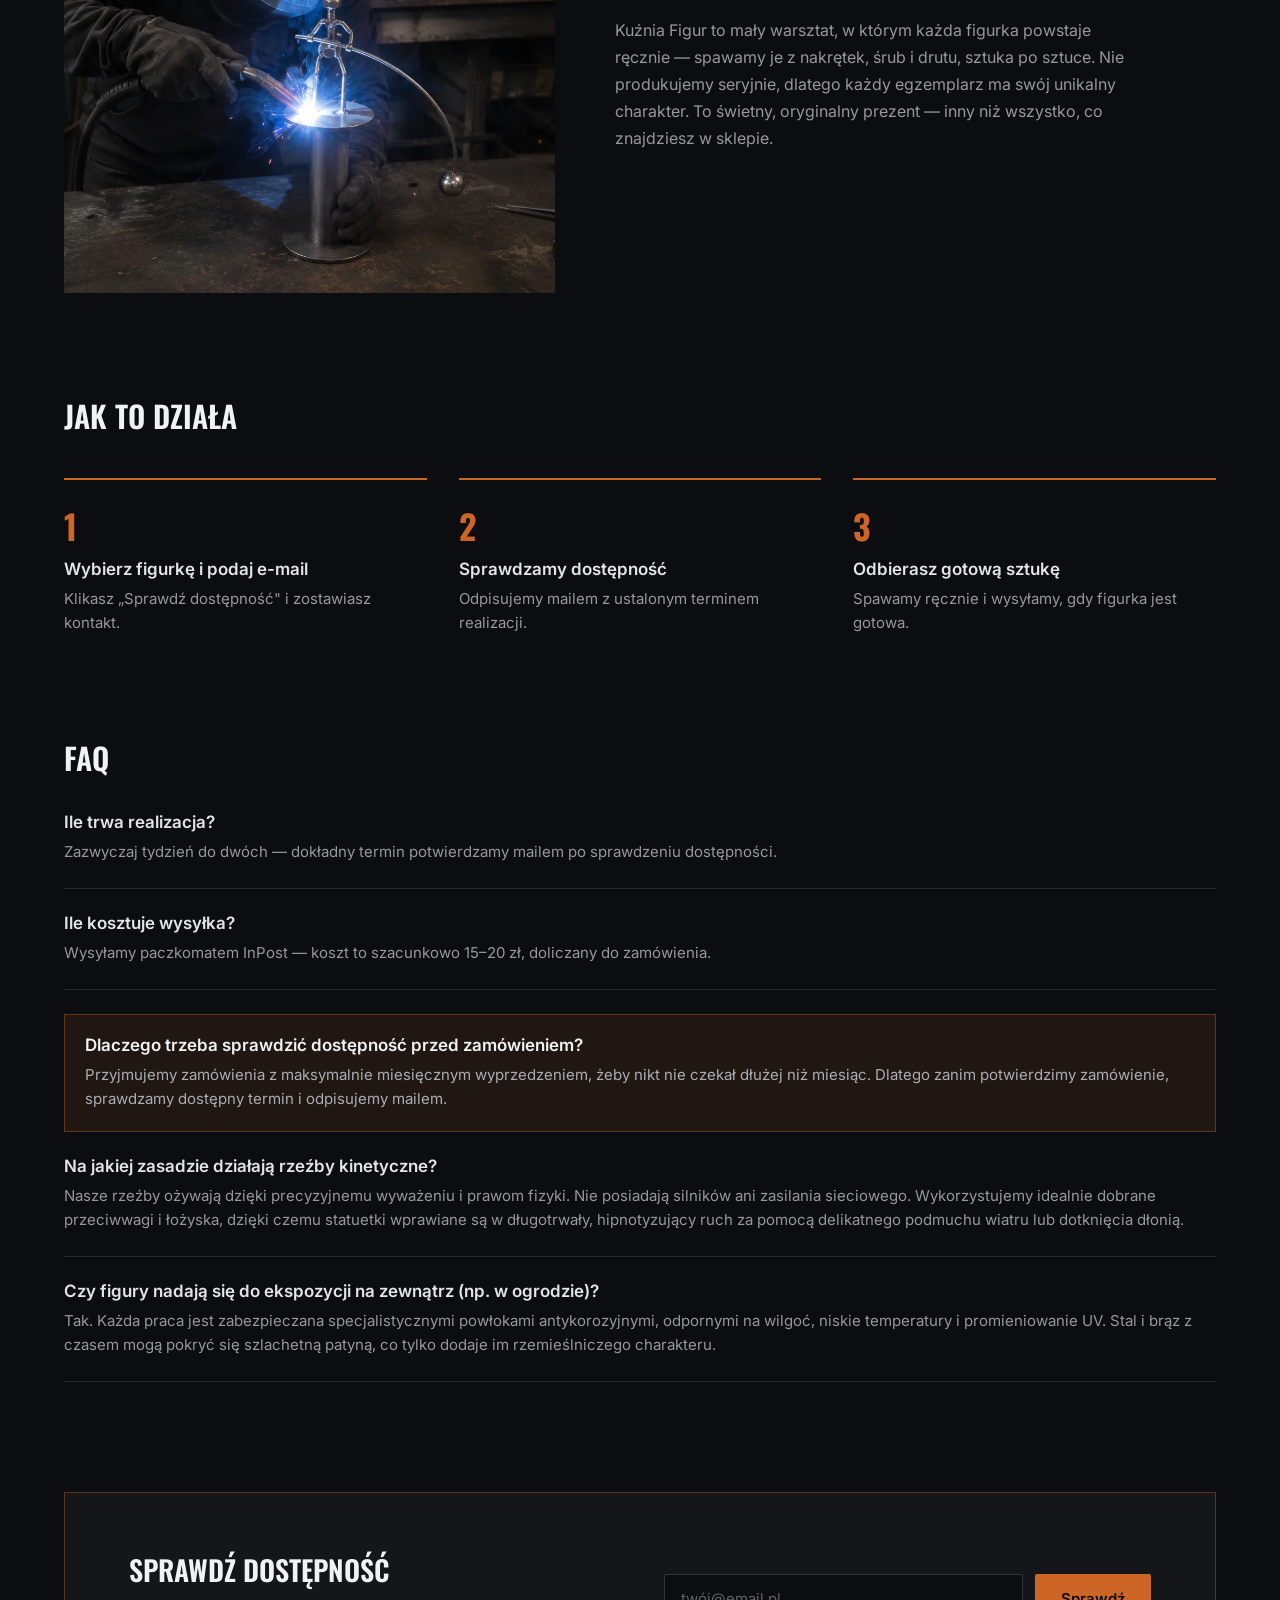
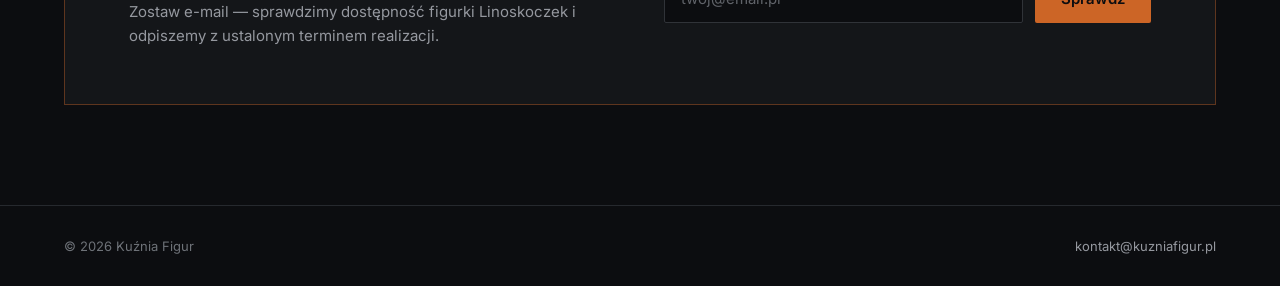
==== commit b90347b1: "Fix undersized submit buttons (missing size modifier fell back to browser default padding)" ====
--- a/index.html
+++ b/index.html
@@ -1,236 +1,373 @@
-<!DOCTYPE html>
+<!doctype html>
 <html lang="pl">
-<head>
-<meta charset="utf-8">
-<meta name="viewport" content="width=device-width, initial-scale=1">
-<title>Kuźnia Figur — ręcznie kute figurki kinetyczne ze stali</title>
-<meta name="description" content="Kuźnia Figur to mały warsztat ręcznie spawający figurki kinetyczne z nakrętek, śrub i drutu. Sztuka po sztuce, na zamówienie — sprawdź dostępność i zamów oryginalny prezent.">
-<link rel="canonical" href="https://kuzniafigur.pl/">
-
-<meta property="og:type" content="website">
-<meta property="og:locale" content="pl_PL">
-<meta property="og:title" content="Kuźnia Figur — ręcznie kute figurki kinetyczne ze stali">
-<meta property="og:description" content="Ręcznie spawane figurki kinetyczne z nakrętek, śrub i drutu. Sztuka po sztuce, na zamówienie.">
-<meta property="og:image" content="https://kuzniafigur.pl/images/hero.webp">
-<meta property="og:url" content="https://kuzniafigur.pl/">
-<meta name="twitter:card" content="summary_large_image">
-
-<meta name="theme-color" content="#28241f">
-<link rel="icon" type="image/svg+xml" href="favicon.svg">
-
-<link rel="preconnect" href="https://fonts.googleapis.com">
-<link rel="preconnect" href="https://fonts.gstatic.com" crossorigin>
-<link href="https://fonts.googleapis.com/css2?family=Oswald:wght@400;500;600;700&family=Inter:wght@400;500;600;700&display=swap" rel="stylesheet">
-<link rel="stylesheet" href="styles.css">
-
-<script>
-  window.dataLayer = window.dataLayer || [];
-  function gtag(){ dataLayer.push(arguments); }
-  gtag('js', new Date());
-  gtag('config', 'G-BTCXJ7RS1F');
-</script>
-<script async src="https://www.googletagmanager.com/gtag/js?id=G-BTCXJ7RS1F"></script>
-
-<script type="application/ld+json">
-{
-  "@context": "https://schema.org",
-  "@type": "Organization",
-  "name": "Kuźnia Figur",
-  "url": "https://kuzniafigur.pl/",
-  "logo": "https://kuzniafigur.pl/favicon.svg",
-  "email": "kontakt@kuzniafigur.pl",
-  "description": "Warsztat ręcznie spawający figurki kinetyczne z nakrętek, śrub i drutu, na zamówienie."
-}
-</script>
-<script type="application/ld+json">
-{
-  "@context": "https://schema.org",
-  "@type": "FAQPage",
-  "mainEntity": [
-    {
-      "@type": "Question",
-      "name": "Ile trwa realizacja?",
-      "acceptedAnswer": { "@type": "Answer", "text": "Zazwyczaj tydzień do dwóch — dokładny termin potwierdzamy mailem po sprawdzeniu dostępności." }
-    },
-    {
-      "@type": "Question",
-      "name": "Ile kosztuje wysyłka?",
-      "acceptedAnswer": { "@type": "Answer", "text": "Wysyłamy paczkomatem InPost — koszt to szacunkowo 15–20 zł, doliczany do zamówienia." }
-    },
-    {
-      "@type": "Question",
-      "name": "Dlaczego trzeba sprawdzić dostępność przed zamówieniem?",
-      "acceptedAnswer": { "@type": "Answer", "text": "Przyjmujemy zamówienia z maksymalnie miesięcznym wyprzedzeniem, żeby nikt nie czekał dłużej niż miesiąc. Dlatego zanim potwierdzimy zamówienie, sprawdzamy dostępny termin i odpisujemy mailem." }
-    },
-    {
-      "@type": "Question",
-      "name": "Na jakiej zasadzie działają rzeźby kinetyczne?",
-      "acceptedAnswer": { "@type": "Answer", "text": "Nasze rzeźby ożywają dzięki precyzyjnemu wyważeniu i prawom fizyki. Nie posiadają silników ani zasilania sieciowego. Wykorzystujemy idealnie dobrane przeciwwagi i łożyska, dzięki czemu statuetki wprawiane są w długotrwały, hipnotyzujący ruch za pomocą delikatnego podmuchu wiatru lub dotknięcia dłonią." }
-    },
-    {
-      "@type": "Question",
-      "name": "Czy figury nadają się do ekspozycji na zewnątrz (np. w ogrodzie)?",
-      "acceptedAnswer": { "@type": "Answer", "text": "Tak. Każda praca jest zabezpieczana specjalistycznymi powłokami antykorozyjnymi, odpornymi na wilgoć, niskie temperatury i promieniowanie UV. Stal i brąz z czasem mogą pokryć się szlachetną patyną, co tylko dodaje im rzemieślniczego charakteru." }
-    }
-  ]
-}
-</script>
-</head>
-<body>
-<a class="skip-link" href="#main">Przejdź do treści</a>
-
-<header class="nav">
-  <a href="#main" class="nav-brand">Kuźnia&nbsp;Figur</a>
-  <nav class="nav-links" aria-label="Główna nawigacja">
-    <a href="#produkty">Produkty</a>
-    <a href="#o-nas">O nas</a>
-    <a href="#jak-to-dziala">Jak to działa</a>
-    <a href="#faq">FAQ</a>
-    <a href="#kontakt">Kontakt</a>
-    <a href="#sprawdz-dostepnosc" class="btn btn-nav" data-cta="nav">Sprawdź dostępność</a>
-  </nav>
-</header>
-
-<main id="main">
-  <div class="container">
-    <section class="hero">
-      <div>
-        <p class="eyebrow">Ręcznie kute ze śrub i drutu</p>
-        <h1>Figurki, które<br>mają charakter</h1>
-        <p>Każda figurka spawana jest ręcznie z nakrętek, śrub i drutu — sztuka po sztuce, na zamówienie. Bez dwóch identycznych egzemplarzy.</p>
-        <div style="margin-top:34px;">
-          <a href="#sprawdz-dostepnosc" class="btn btn-lg" data-cta="hero">Sprawdź dostępność</a>
-        </div>
+  <head>
+    <meta charset="utf-8" />
+    <meta name="viewport" content="width=device-width, initial-scale=1" />
+    <title>Kuźnia Figur — ręcznie kute figurki kinetyczne ze stali</title>
+    <meta
+      name="description"
+      content="Kuźnia Figur to mały warsztat ręcznie spawający figurki kinetyczne z nakrętek, śrub i drutu. Sztuka po sztuce, na zamówienie — sprawdź dostępność i zamów oryginalny prezent."
+    />
+    <link rel="canonical" href="https://kuzniafigur.pl/" />
+
+    <meta property="og:type" content="website" />
+    <meta property="og:locale" content="pl_PL" />
+    <meta
+      property="og:title"
+      content="Kuźnia Figur — ręcznie kute figurki kinetyczne ze stali"
+    />
+    <meta
+      property="og:description"
+      content="Ręcznie spawane figurki kinetyczne z nakrętek, śrub i drutu. Sztuka po sztuce, na zamówienie."
+    />
+    <meta
+      property="og:image"
+      content="https://kuzniafigur.pl/images/hero.webp"
+    />
+    <meta property="og:url" content="https://kuzniafigur.pl/" />
+    <meta name="twitter:card" content="summary_large_image" />
+
+    <meta name="theme-color" content="#28241f" />
+    <link rel="icon" type="image/svg+xml" href="favicon.svg" />
+
+    <link rel="preconnect" href="https://fonts.googleapis.com" />
+    <link rel="preconnect" href="https://fonts.gstatic.com" crossorigin />
+    <link
+      href="https://fonts.googleapis.com/css2?family=Oswald:wght@400;500;600;700&family=Inter:wght@400;500;600;700&display=swap"
+      rel="stylesheet"
+    />
+    <link rel="stylesheet" href="styles.css" />
+
+    <script>
+      window.dataLayer = window.dataLayer || [];
+      function gtag() {
+        dataLayer.push(arguments);
+      }
+      gtag("js", new Date());
+      gtag("config", "G-BTCXJ7RS1F");
+    </script>
+    <script
+      async
+      src="https://www.googletagmanager.com/gtag/js?id=G-BTCXJ7RS1F"
+    ></script>
+
+    <script type="application/ld+json">
+      {
+        "@context": "https://schema.org",
+        "@type": "Organization",
+        "name": "Kuźnia Figur",
+        "url": "https://kuzniafigur.pl/",
+        "logo": "https://kuzniafigur.pl/favicon.svg",
+        "email": "kontakt@kuzniafigur.pl",
+        "description": "Warsztat ręcznie spawający figurki kinetyczne z nakrętek, śrub i drutu, na zamówienie."
+      }
+    </script>
+    <script type="application/ld+json">
+      {
+        "@context": "https://schema.org",
+        "@type": "FAQPage",
+        "mainEntity": [
+          {
+            "@type": "Question",
+            "name": "Ile trwa realizacja?",
+            "acceptedAnswer": {
+              "@type": "Answer",
+              "text": "Zazwyczaj tydzień do dwóch — dokładny termin potwierdzamy mailem po sprawdzeniu dostępności."
+            }
+          },
+          {
+            "@type": "Question",
+            "name": "Ile kosztuje wysyłka?",
+            "acceptedAnswer": {
+              "@type": "Answer",
+              "text": "Wysyłamy paczkomatem InPost — koszt to szacunkowo 15–20 zł, doliczany do zamówienia."
+            }
+          },
+          {
+            "@type": "Question",
+            "name": "Dlaczego trzeba sprawdzić dostępność przed zamówieniem?",
+            "acceptedAnswer": {
+              "@type": "Answer",
+              "text": "Przyjmujemy zamówienia z maksymalnie miesięcznym wyprzedzeniem, żeby nikt nie czekał dłużej niż miesiąc. Dlatego zanim potwierdzimy zamówienie, sprawdzamy dostępny termin i odpisujemy mailem."
+            }
+          },
+          {
+            "@type": "Question",
+            "name": "Na jakiej zasadzie działają rzeźby kinetyczne?",
+            "acceptedAnswer": {
+              "@type": "Answer",
+              "text": "Nasze rzeźby ożywają dzięki precyzyjnemu wyważeniu i prawom fizyki. Nie posiadają silników ani zasilania sieciowego. Wykorzystujemy idealnie dobrane przeciwwagi i łożyska, dzięki czemu statuetki wprawiane są w długotrwały, hipnotyzujący ruch za pomocą delikatnego podmuchu wiatru lub dotknięcia dłonią."
+            }
+          },
+          {
+            "@type": "Question",
+            "name": "Czy figury nadają się do ekspozycji na zewnątrz (np. w ogrodzie)?",
+            "acceptedAnswer": {
+              "@type": "Answer",
+              "text": "Tak. Każda praca jest zabezpieczana specjalistycznymi powłokami antykorozyjnymi, odpornymi na wilgoć, niskie temperatury i promieniowanie UV. Stal i brąz z czasem mogą pokryć się szlachetną patyną, co tylko dodaje im rzemieślniczego charakteru."
+            }
+          }
+        ]
+      }
+    </script>
+  </head>
+  <body>
+    <a class="skip-link" href="#main">Przejdź do treści</a>
+
+    <header class="nav">
+      <a href="#main" class="nav-brand">Kuźnia&nbsp;Figur</a>
+      <nav class="nav-links" aria-label="Główna nawigacja">
+        <a href="#produkty">Produkty</a>
+        <a href="#o-nas">O nas</a>
+        <a href="#jak-to-dziala">Jak to działa</a>
+        <a href="#faq">FAQ</a>
+        <a href="#kontakt">Kontakt</a>
+        <a href="#sprawdz-dostepnosc" class="btn btn-nav" data-cta="nav"
+          >Sprawdź dostępność</a
+        >
+      </nav>
+    </header>
+
+    <main id="main">
+      <div class="container">
+        <section class="hero">
+          <div>
+            <p class="eyebrow">Ręcznie kute ze śrub i drutu</p>
+            <h1>Figurki, które<br />mają charakter</h1>
+            <p>
+              Każda figurka spawana jest ręcznie z nakrętek, śrub i drutu —
+              sztuka po sztuce, na zamówienie. Bez dwóch identycznych
+              egzemplarzy.
+            </p>
+            <div style="margin-top: 34px">
+              <a href="#sprawdz-dostepnosc" class="btn btn-lg" data-cta="hero"
+                >Sprawdź dostępność</a
+              >
+            </div>
+          </div>
+          <div class="hero-media">
+            <img
+              src="images/hero.webp"
+              width="1120"
+              height="928"
+              alt="Figurka kinetyczna Kuźni Figur na stoliku w salonie"
+              fetchpriority="high"
+            />
+          </div>
+        </section>
+
+        <section id="produkty" class="products">
+          <h2 class="section-title">Produkty</h2>
+          <p class="section-subtitle">
+            Wybierz figurkę, zobacz szczegóły i sprawdź dostępność.
+          </p>
+          <div class="product-grid">
+            <a
+              class="product-card"
+              href="linoskoczek.html"
+              data-cta="product-card"
+            >
+              <div class="thumb">
+                <img
+                  src="images/product-linoskoczek.webp"
+                  width="616"
+                  height="510"
+                  alt="Figurka linoskoczka balansująca na kuli"
+                  loading="lazy"
+                />
+              </div>
+              <div class="product-card-body">
+                <div class="product-card-name">Linoskoczek</div>
+                <div class="product-card-cta">Sprawdź dostępność →</div>
+              </div>
+            </a>
+
+            <div
+              class="product-card coming-soon"
+              role="button"
+              tabindex="0"
+              data-interest="Golfista"
+            >
+              <span class="badge">Dostępna wkrótce</span>
+              <div class="thumb">
+                <span class="placeholder-text">Zdjęcie wkrótce</span>
+              </div>
+              <div class="product-card-body">
+                <div class="product-card-name">Golfista</div>
+                <div class="product-card-status">
+                  Wkrótce dostępna — kliknij, by zgłosić zainteresowanie
+                </div>
+              </div>
+            </div>
+
+            <div
+              class="product-card coming-soon"
+              role="button"
+              tabindex="0"
+              data-interest="Wędkarz"
+            >
+              <span class="badge">Dostępna wkrótce</span>
+              <div class="thumb">
+                <span class="placeholder-text">Zdjęcie wkrótce</span>
+              </div>
+              <div class="product-card-body">
+                <div class="product-card-name">Wędkarz</div>
+                <div class="product-card-status">
+                  Wkrótce dostępna — kliknij, by zgłosić zainteresowanie
+                </div>
+              </div>
+            </div>
+          </div>
+        </section>
+
+        <section id="o-nas" class="about">
+          <div class="about-grid">
+            <div class="about-media">
+              <img
+                src="images/about-workshop.webp"
+                width="1126"
+                height="901"
+                alt="Spawanie figurki kinetycznej w warsztacie Kuźni Figur"
+                loading="lazy"
+              />
+            </div>
+            <div>
+              <h2 class="section-title">O nas</h2>
+              <p>
+                Kuźnia Figur to mały warsztat, w którym każda figurka powstaje
+                ręcznie — spawamy je z nakrętek, śrub i drutu, sztuka po sztuce.
+                Nie produkujemy seryjnie, dlatego każdy egzemplarz ma swój
+                unikalny charakter. To świetny, oryginalny prezent — inny niż
+                wszystko, co znajdziesz w sklepie.
+              </p>
+            </div>
+          </div>
+        </section>
+
+        <section id="jak-to-dziala" class="steps">
+          <h2 class="section-title">Jak to działa</h2>
+          <div class="step-grid">
+            <div class="step">
+              <div class="step-number">1</div>
+              <h3>Wybierz figurkę i podaj e-mail</h3>
+              <p>Klikasz „Sprawdź dostępność" i zostawiasz kontakt.</p>
+            </div>
+            <div class="step">
+              <div class="step-number">2</div>
+              <h3>Sprawdzamy dostępność</h3>
+              <p>Odpisujemy mailem z ustalonym terminem realizacji.</p>
+            </div>
+            <div class="step">
+              <div class="step-number">3</div>
+              <h3>Odbierasz gotową sztukę</h3>
+              <p>Spawamy ręcznie i wysyłamy, gdy figurka jest gotowa.</p>
+            </div>
+          </div>
+        </section>
+
+        <section id="faq" class="faq">
+          <h2 class="section-title">FAQ</h2>
+          <div class="faq-list">
+            <div class="faq-item">
+              <h3>Ile trwa realizacja?</h3>
+              <p>
+                Zazwyczaj tydzień do dwóch — dokładny termin potwierdzamy mailem
+                po sprawdzeniu dostępności.
+              </p>
+            </div>
+            <div class="faq-item">
+              <h3>Ile kosztuje wysyłka?</h3>
+              <p>
+                Wysyłamy paczkomatem InPost — koszt to szacunkowo 15–20 zł,
+                doliczany do zamówienia.
+              </p>
+            </div>
+            <div class="faq-item highlight">
+              <h3>Dlaczego trzeba sprawdzić dostępność przed zamówieniem?</h3>
+              <p>
+                Przyjmujemy zamówienia z maksymalnie miesięcznym wyprzedzeniem,
+                żeby nikt nie czekał dłużej niż miesiąc. Dlatego zanim
+                potwierdzimy zamówienie, sprawdzamy dostępny termin i odpisujemy
+                mailem.
+              </p>
+            </div>
+            <div class="faq-item">
+              <h3>Na jakiej zasadzie działają rzeźby kinetyczne?</h3>
+              <p>
+                Nasze rzeźby ożywają dzięki precyzyjnemu wyważeniu i prawom
+                fizyki. Nie posiadają silników ani zasilania sieciowego.
+                Wykorzystujemy idealnie dobrane przeciwwagi i łożyska, dzięki
+                czemu statuetki wprawiane są w długotrwały, hipnotyzujący ruch
+                za pomocą delikatnego podmuchu wiatru lub dotknięcia dłonią.
+              </p>
+            </div>
+            <div class="faq-item">
+              <h3>
+                Czy figury nadają się do ekspozycji na zewnątrz (np. w
+                ogrodzie)?
+              </h3>
+              <p>
+                Tak. Każda praca jest zabezpieczana specjalistycznymi powłokami
+                antykorozyjnymi, odpornymi na wilgoć, niskie temperatury i
+                promieniowanie UV. Stal i brąz z czasem mogą pokryć się
+                szlachetną patyną, co tylko dodaje im rzemieślniczego
+                charakteru.
+              </p>
+            </div>
+          </div>
+        </section>
+
+        <section id="sprawdz-dostepnosc" class="availability">
+          <div class="availability-panel">
+            <div>
+              <h2>Sprawdź dostępność</h2>
+              <p>
+                Zostaw e-mail — sprawdzimy dostępność figurki Linoskoczek i
+                odpiszemy z ustalonym terminem realizacji.
+              </p>
+            </div>
+            <div>
+              <form class="lead-form" data-figure="Linoskoczek">
+                <label class="visually-hidden" for="home-email"
+                  >Adres e-mail</label
+                >
+                <div class="field-row">
+                  <input
+                    type="email"
+                    id="home-email"
+                    name="email"
+                    required
+                    placeholder="twój@email.pl"
+                    autocomplete="email"
+                  />
+                  <button type="submit" class="btn btn-form">Sprawdź</button>
+                </div>
+                <input
+                  type="text"
+                  name="company"
+                  class="hp-field"
+                  tabindex="-1"
+                  autocomplete="off"
+                  aria-hidden="true"
+                />
+              </form>
+              <p class="form-success" hidden>
+                Dzięki! Sprawdzimy dostępność figurki „Linoskoczek” i odezwiemy
+                się mailem z terminem realizacji.
+              </p>
+            </div>
+          </div>
+        </section>
       </div>
-      <div class="hero-media">
-        <img src="images/hero.webp" width="1120" height="928" alt="Figurka kinetyczna Kuźni Figur na stoliku w salonie" fetchpriority="high">
+    </main>
+
+    <footer id="kontakt" class="site-footer">
+      <small>© 2026 Kuźnia Figur</small>
+      <div class="footer-links">
+        <a href="mailto:kontakt@kuzniafigur.pl">kontakt@kuzniafigur.pl</a>
       </div>
-    </section>
-
-    <section id="produkty" class="products">
-      <h2 class="section-title">Produkty</h2>
-      <p class="section-subtitle">Wybierz figurkę, zobacz szczegóły i sprawdź dostępność.</p>
-      <div class="product-grid">
-
-        <a class="product-card" href="linoskoczek.html" data-cta="product-card">
-          <div class="thumb">
-            <img src="images/product-linoskoczek.webp" width="616" height="510" alt="Figurka linoskoczka balansująca na kuli" loading="lazy">
-          </div>
-          <div class="product-card-body">
-            <div class="product-card-name">Linoskoczek</div>
-            <div class="product-card-cta">Sprawdź dostępność →</div>
-          </div>
-        </a>
-
-        <div class="product-card coming-soon" role="button" tabindex="0" data-interest="Golfista">
-          <span class="badge">Dostępna wkrótce</span>
-          <div class="thumb"><span class="placeholder-text">Zdjęcie wkrótce</span></div>
-          <div class="product-card-body">
-            <div class="product-card-name">Golfista</div>
-            <div class="product-card-status">Wkrótce dostępna — kliknij, by zgłosić zainteresowanie</div>
-          </div>
-        </div>
-
-        <div class="product-card coming-soon" role="button" tabindex="0" data-interest="Wędkarz">
-          <span class="badge">Dostępna wkrótce</span>
-          <div class="thumb"><span class="placeholder-text">Zdjęcie wkrótce</span></div>
-          <div class="product-card-body">
-            <div class="product-card-name">Wędkarz</div>
-            <div class="product-card-status">Wkrótce dostępna — kliknij, by zgłosić zainteresowanie</div>
-          </div>
-        </div>
-
-      </div>
-    </section>
-
-    <section id="o-nas" class="about">
-      <div class="about-grid">
-        <div class="about-media">
-          <img src="images/about-workshop.webp" width="1126" height="901" alt="Spawanie figurki kinetycznej w warsztacie Kuźni Figur" loading="lazy">
-        </div>
-        <div>
-          <h2 class="section-title">O nas</h2>
-          <p>Kuźnia Figur to mały warsztat, w którym każda figurka powstaje ręcznie — spawamy je z nakrętek, śrub i drutu, sztuka po sztuce. Nie produkujemy seryjnie, dlatego każdy egzemplarz ma swój unikalny charakter. To świetny, oryginalny prezent — inny niż wszystko, co znajdziesz w sklepie.</p>
-        </div>
-      </div>
-    </section>
-
-    <section id="jak-to-dziala" class="steps">
-      <h2 class="section-title">Jak to działa</h2>
-      <div class="step-grid">
-        <div class="step">
-          <div class="step-number">1</div>
-          <h3>Wybierz figurkę i podaj e-mail</h3>
-          <p>Klikasz „Sprawdź dostępność" i zostawiasz kontakt.</p>
-        </div>
-        <div class="step">
-          <div class="step-number">2</div>
-          <h3>Sprawdzamy dostępność</h3>
-          <p>Odpisujemy mailem z ustalonym terminem realizacji.</p>
-        </div>
-        <div class="step">
-          <div class="step-number">3</div>
-          <h3>Odbierasz gotową sztukę</h3>
-          <p>Spawamy ręcznie i wysyłamy, gdy figurka jest gotowa.</p>
-        </div>
-      </div>
-    </section>
-
-    <section id="faq" class="faq">
-      <h2 class="section-title">FAQ</h2>
-      <div class="faq-list">
-        <div class="faq-item">
-          <h3>Ile trwa realizacja?</h3>
-          <p>Zazwyczaj tydzień do dwóch — dokładny termin potwierdzamy mailem po sprawdzeniu dostępności.</p>
-        </div>
-        <div class="faq-item">
-          <h3>Ile kosztuje wysyłka?</h3>
-          <p>Wysyłamy paczkomatem InPost — koszt to szacunkowo 15–20 zł, doliczany do zamówienia.</p>
-        </div>
-        <div class="faq-item highlight">
-          <h3>Dlaczego trzeba sprawdzić dostępność przed zamówieniem?</h3>
-          <p>Przyjmujemy zamówienia z maksymalnie miesięcznym wyprzedzeniem, żeby nikt nie czekał dłużej niż miesiąc. Dlatego zanim potwierdzimy zamówienie, sprawdzamy dostępny termin i odpisujemy mailem.</p>
-        </div>
-        <div class="faq-item">
-          <h3>Na jakiej zasadzie działają rzeźby kinetyczne?</h3>
-          <p>Nasze rzeźby ożywają dzięki precyzyjnemu wyważeniu i prawom fizyki. Nie posiadają silników ani zasilania sieciowego. Wykorzystujemy idealnie dobrane przeciwwagi i łożyska, dzięki czemu statuetki wprawiane są w długotrwały, hipnotyzujący ruch za pomocą delikatnego podmuchu wiatru lub dotknięcia dłonią.</p>
-        </div>
-        <div class="faq-item">
-          <h3>Czy figury nadają się do ekspozycji na zewnątrz (np. w ogrodzie)?</h3>
-          <p>Tak. Każda praca jest zabezpieczana specjalistycznymi powłokami antykorozyjnymi, odpornymi na wilgoć, niskie temperatury i promieniowanie UV. Stal i brąz z czasem mogą pokryć się szlachetną patyną, co tylko dodaje im rzemieślniczego charakteru.</p>
-        </div>
-      </div>
-    </section>
-
-    <section id="sprawdz-dostepnosc" class="availability">
-      <div class="availability-panel">
-        <div>
-          <h2>Sprawdź dostępność</h2>
-          <p>Zostaw e-mail — sprawdzimy dostępność figurki Linoskoczek i odpiszemy z ustalonym terminem realizacji.</p>
-        </div>
-        <div>
-          <form class="lead-form" data-figure="Linoskoczek">
-            <label class="visually-hidden" for="home-email">Adres e-mail</label>
-            <div class="field-row">
-              <input type="email" id="home-email" name="email" required placeholder="twój@email.pl" autocomplete="email">
-              <button type="submit" class="btn">Sprawdź</button>
-            </div>
-            <input type="text" name="company" class="hp-field" tabindex="-1" autocomplete="off" aria-hidden="true">
-          </form>
-          <p class="form-success" hidden>Dzięki! Sprawdzimy dostępność figurki „Linoskoczek” i odezwiemy się mailem z terminem realizacji.</p>
-        </div>
-      </div>
-    </section>
-  </div>
-</main>
-
-<footer id="kontakt" class="site-footer">
-  <small>© 2026 Kuźnia Figur</small>
-  <div class="footer-links">
-    <a href="mailto:kontakt@kuzniafigur.pl">kontakt@kuzniafigur.pl</a>
-  </div>
-</footer>
-
-<script src="script.js"></script>
-</body>
+    </footer>
+
+    <script src="script.js"></script>
+  </body>
 </html>
--- a/styles.css
+++ b/styles.css
@@ -160,6 +160,7 @@
 .btn-nav { font-size: 13px; padding: 9px 16px; }
 .btn-lg { font-size: 16px; padding: 16px 34px; }
 .btn-block { width: 100%; display: block; padding: 18px 28px; }
+.btn-form { font-size: 15px; padding: 14px 26px; }
 
 /* hero */
 
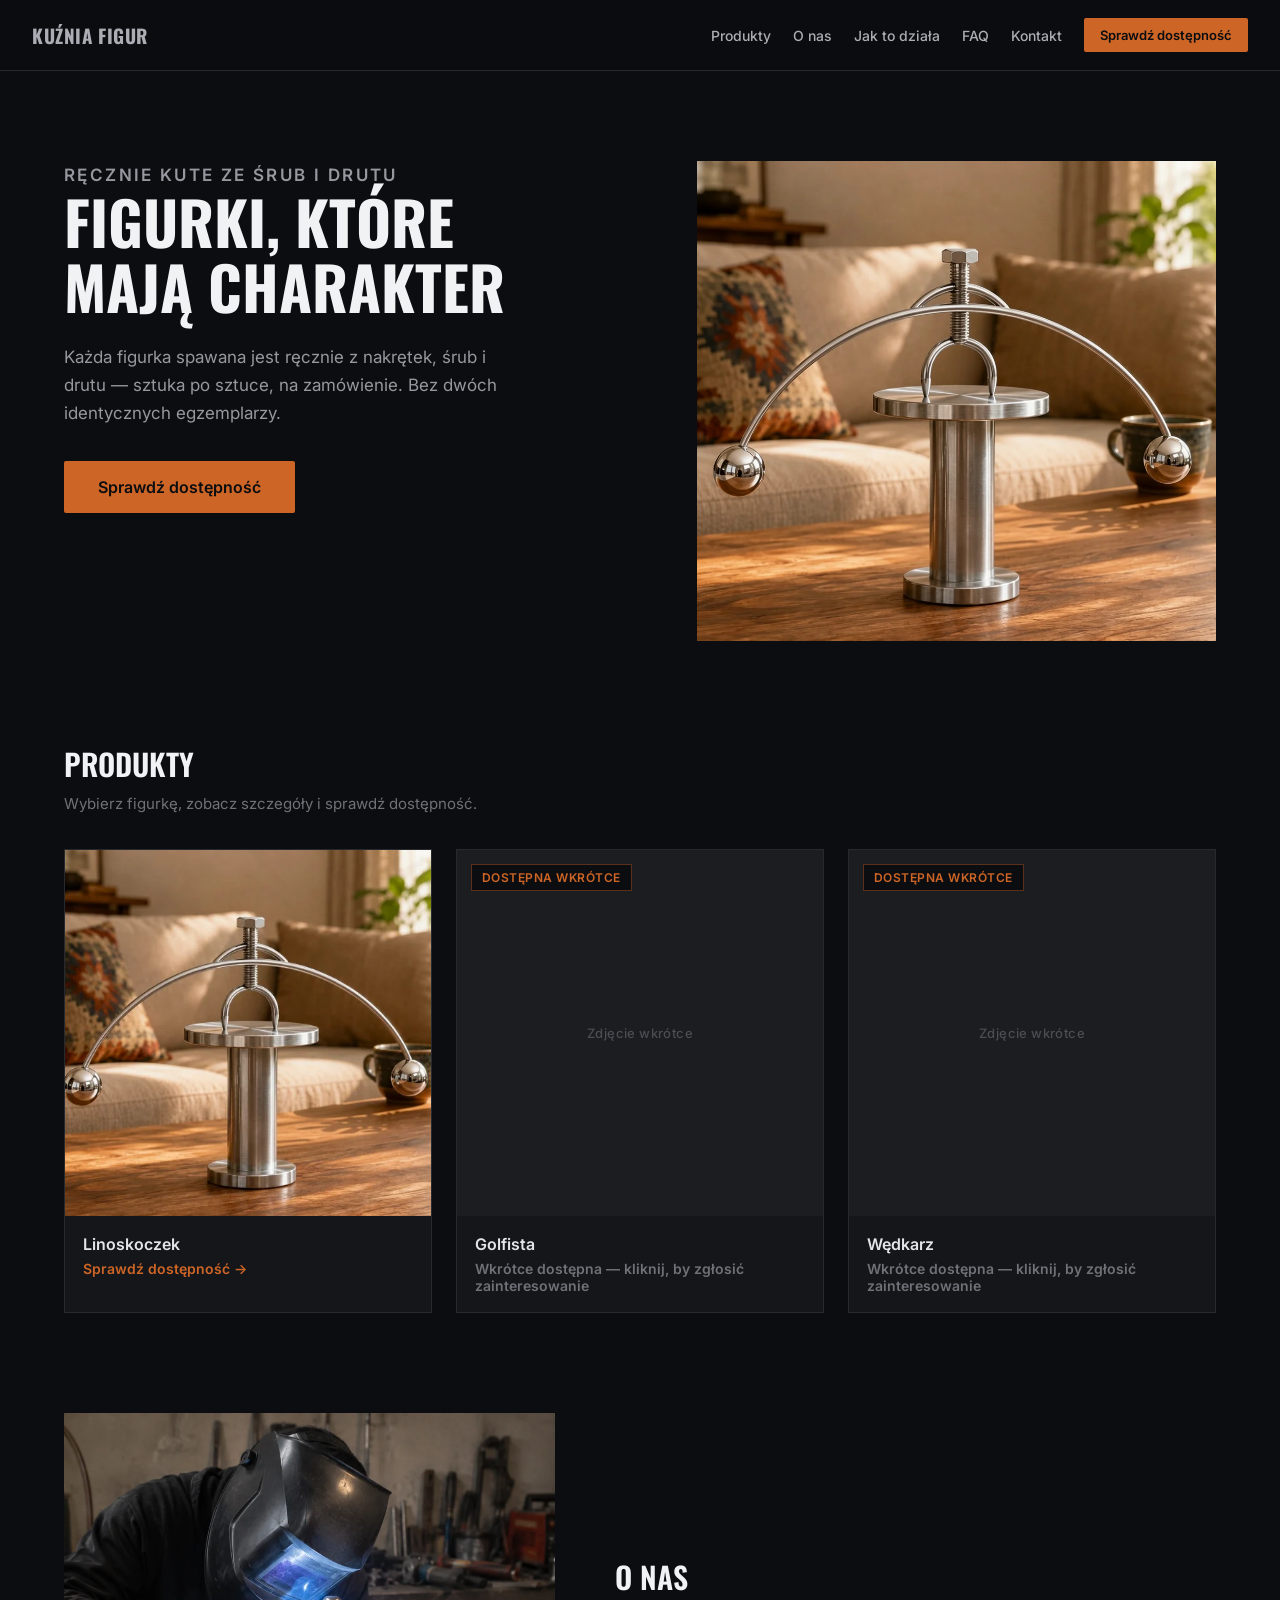
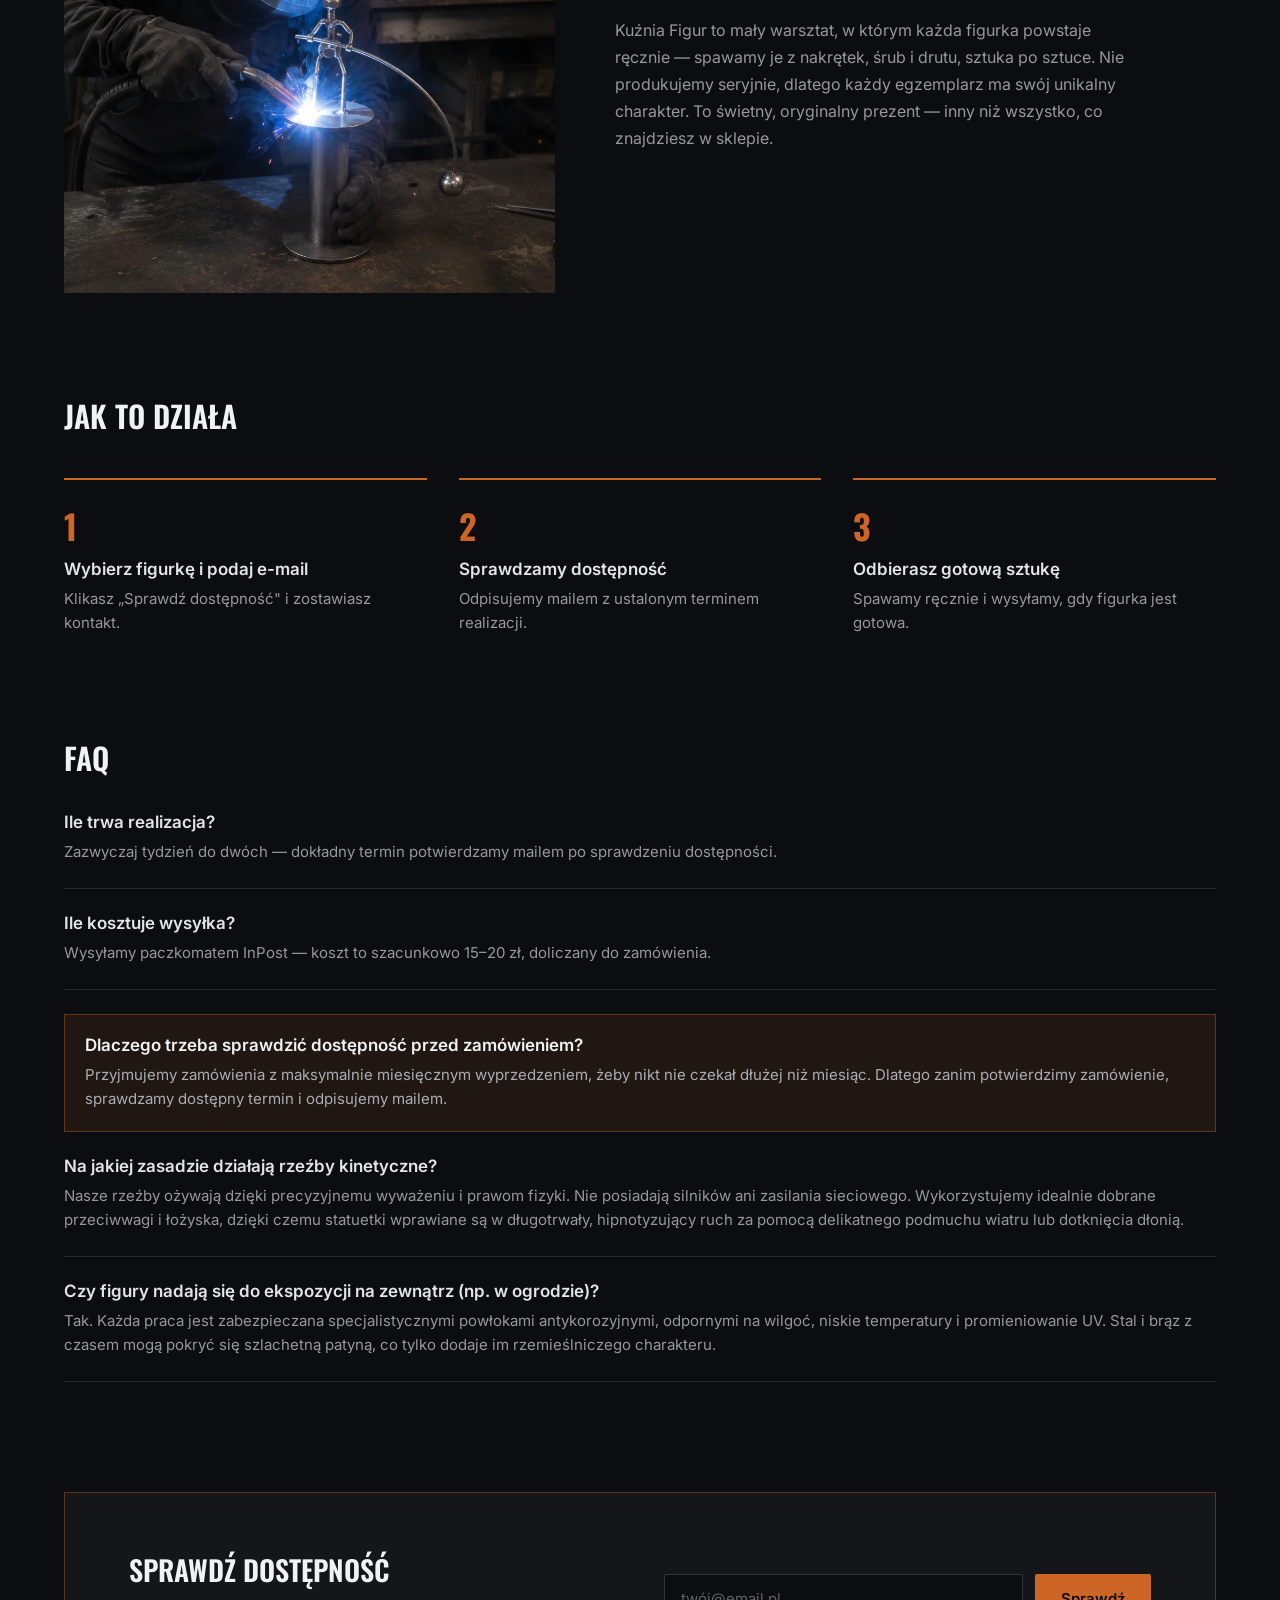
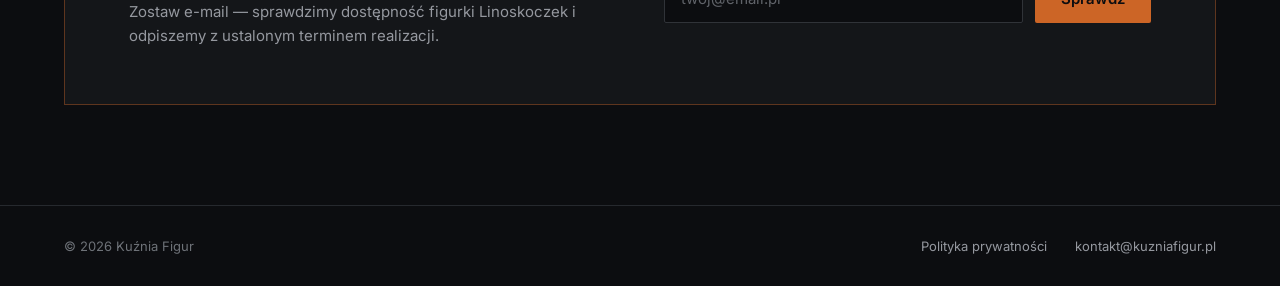
==== commit b0aa7800: "Fix all SEO audit findings - .htaccess: force https + non-www apex in one 301 hop (was serving 4   d" ====
--- a/index.html
+++ b/index.html
@@ -6,7 +6,7 @@
     <title>Kuźnia Figur — ręcznie kute figurki kinetyczne ze stali</title>
     <meta
       name="description"
-      content="Kuźnia Figur to mały warsztat ręcznie spawający figurki kinetyczne z nakrętek, śrub i drutu. Sztuka po sztuce, na zamówienie — sprawdź dostępność i zamów oryginalny prezent."
+      content="Ręcznie spawane figurki kinetyczne z nakrętek, śrub i drutu — sztuka po sztuce, na zamówienie. Sprawdź dostępność i zamów oryginalny prezent."
     />
     <link rel="canonical" href="https://kuzniafigur.pl/" />
 
@@ -364,6 +364,7 @@
     <footer id="kontakt" class="site-footer">
       <small>© 2026 Kuźnia Figur</small>
       <div class="footer-links">
+        <a href="polityka-prywatnosci.html">Polityka prywatności</a>
         <a href="mailto:kontakt@kuzniafigur.pl">kontakt@kuzniafigur.pl</a>
       </div>
     </footer>
--- a/styles.css
+++ b/styles.css
@@ -459,6 +459,32 @@
   height: 100%;
   object-fit: cover;
 }
+.product-thumbs {
+  display: flex;
+  gap: 10px;
+  margin-top: 10px;
+}
+.thumb-btn {
+  width: 72px;
+  height: 60px;
+  padding: 0;
+  border: 2px solid transparent;
+  border-radius: 2px;
+  background: none;
+  cursor: pointer;
+  overflow: hidden;
+  flex-shrink: 0;
+}
+.thumb-btn img {
+  width: 100%;
+  height: 100%;
+  object-fit: cover;
+  display: block;
+}
+.thumb-btn.active,
+.thumb-btn:hover {
+  border-color: var(--accent);
+}
 .product-title {
   font-family: var(--font-display);
   font-weight: 700;
